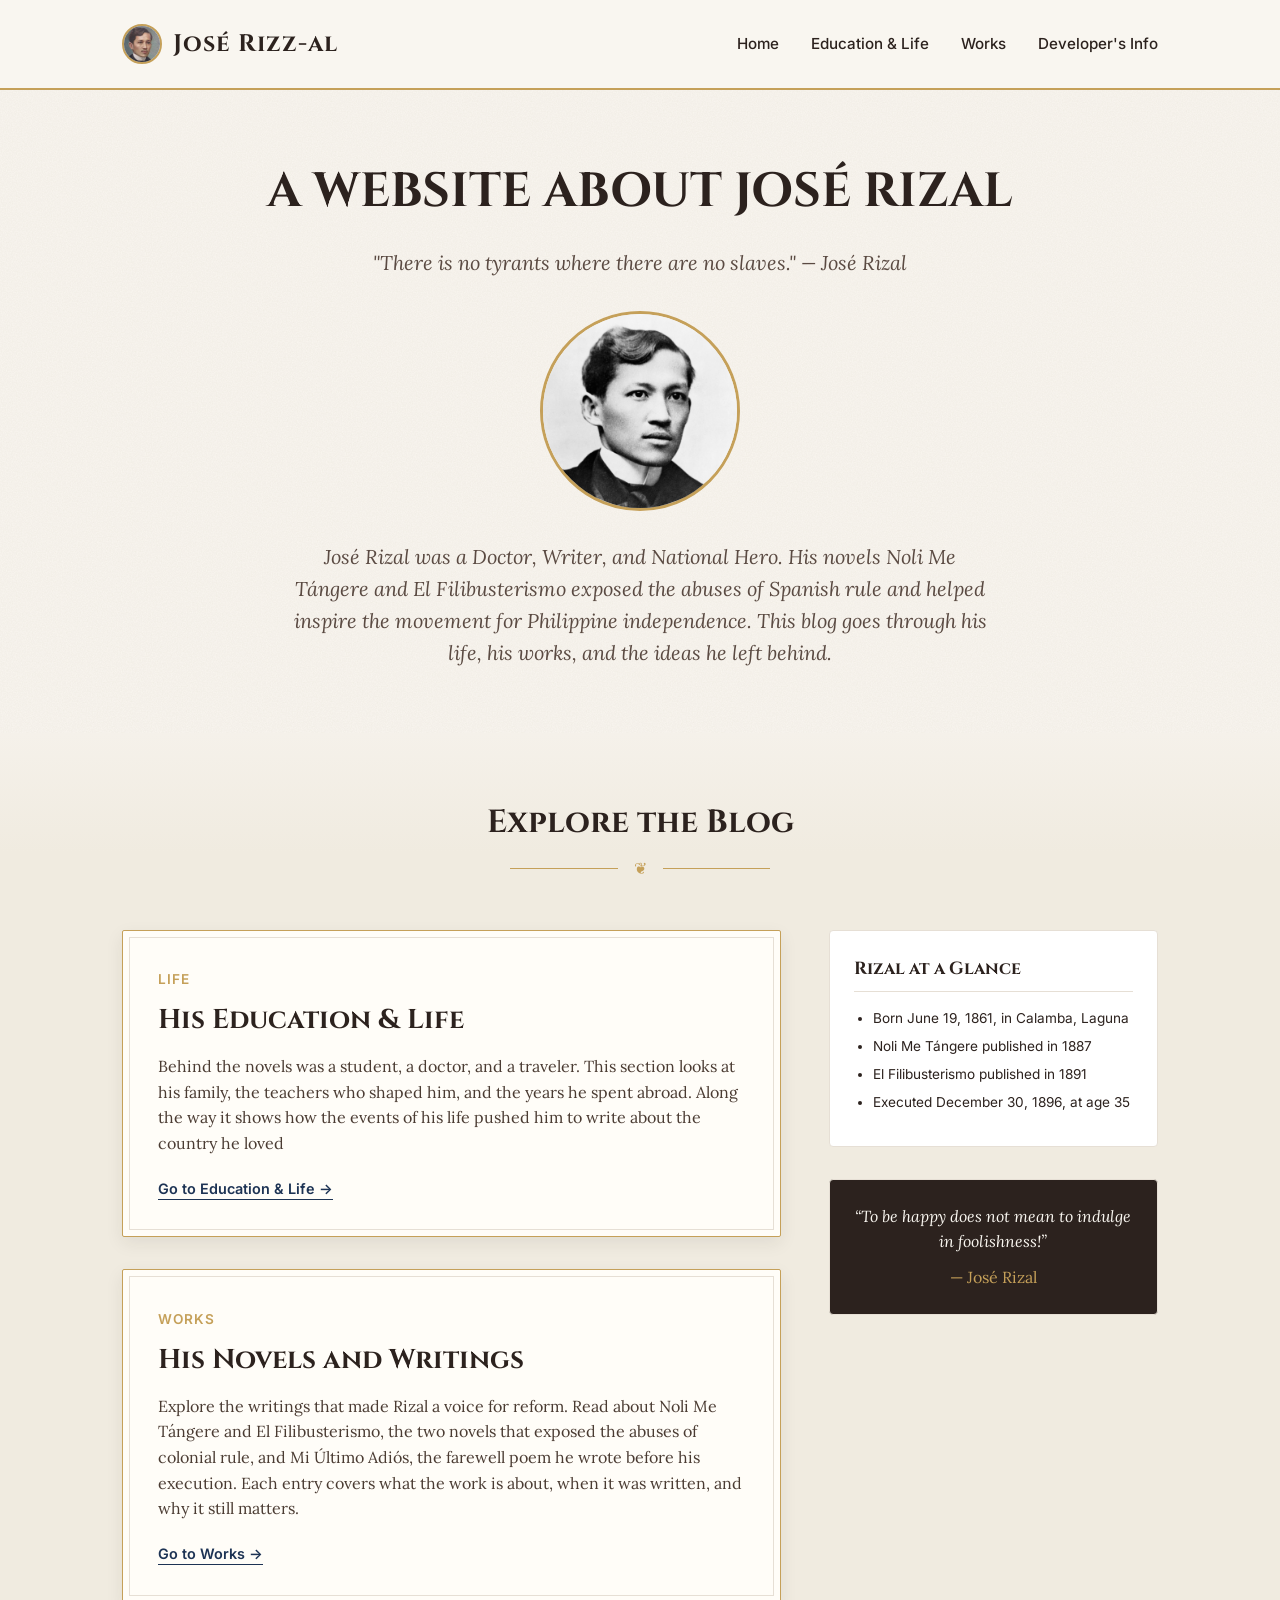
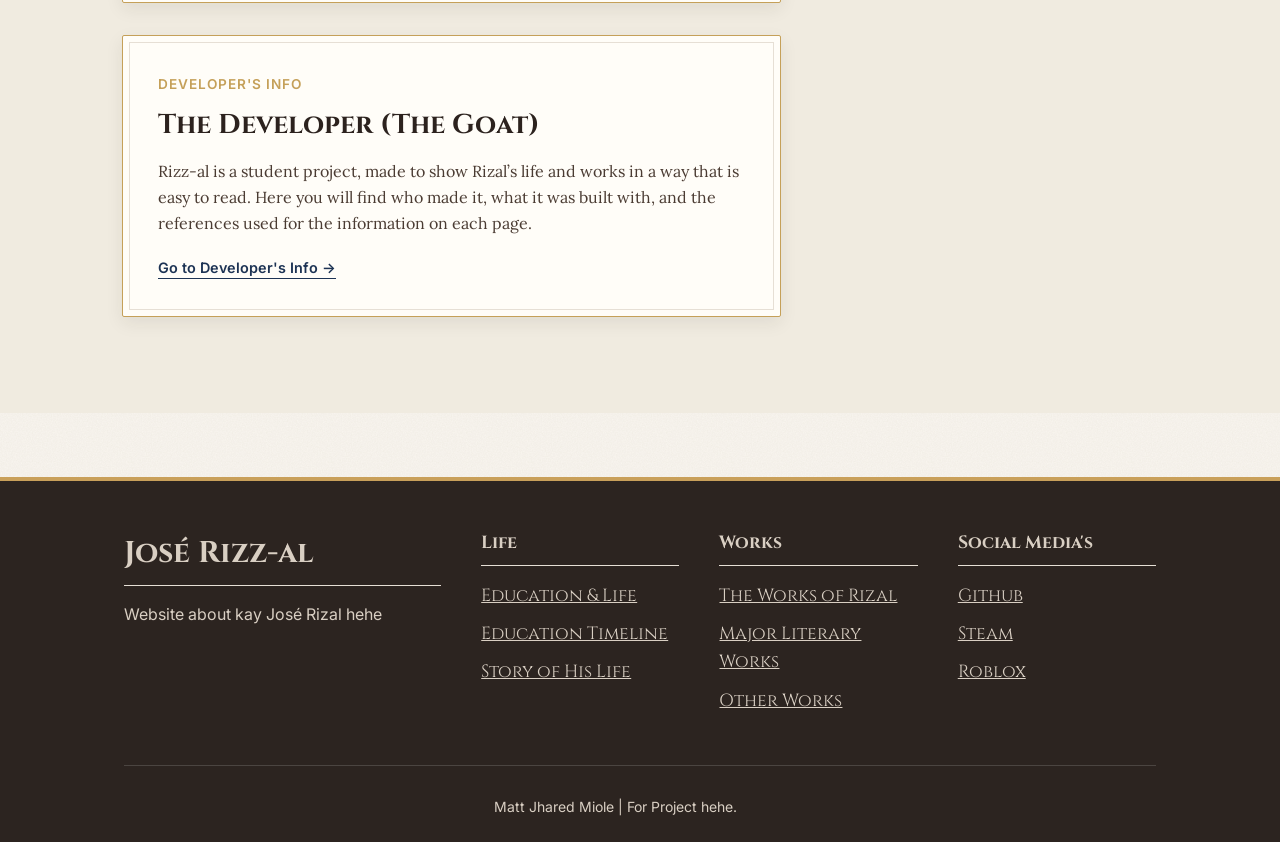
==== index.html @ ce358193 "Rename Home.html to index.html" ====
<!DOCTYPE html>
<html lang="en">
<head>
    <meta charset="UTF-8">
    <meta name="viewport" content="width=device-width, initial-scale=1.0">
    <title>Life And Works of José Rizal</title>
    <link rel="icon" type="image/jpeg" href="/Images/Jose.png">

    <!-- LINKS -->
    <link rel="stylesheet" href="https://fonts.googleapis.com/css2?family=Cinzel:wght@600;700&family=Lora:ital,wght@0,400;0,600;1,400&family=Inter:wght@300;400;500&display=swap">
    <link rel="stylesheet" href="Body.css">
    <link rel="stylesheet" href="Home.css">
    <link rel="stylesheet" href="Footer.css">
    <link rel="stylesheet" href="pages.css">

</head>
<body>

    <!-- sa taas bago mag hr -->
    <header>
        <div class="nav-cont">
            <a href="Home.html" class="logo">
            <img src="/Images/rizz.jpg" alt="" class="logo-img">José Rizz-al</a>
            <ul class="nav-links">
                <li><a href="Home.html">Home</a></li>
                <li><a href="Life.html">Education &amp; Life</a></li>
                <li><a href="Works.html">Works</a></li>
                <li><a href="Info.html">Developer's Info</a></li>
            </ul>
        </div>
    </header>

    <section class="Jose-RIzal">
        <h1 class="taas">A WEBSITE ABOUT JOSÉ RIZAL</h1>
        <p>"There is no tyrants where there are no slaves." — José Rizal</p>
        <img src="/Images/Jose_Rizal_full.jpg" alt="imahe ni José Rizz-al na babaero" class="handsome">
        <p class="desc">José Rizal was a Doctor, Writer, and National Hero. His novels <em>Noli Me Tángere</em> and <em>El Filibusterismo</em> exposed the abuses of Spanish rule and helped inspire the movement for Philippine independence. This blog goes through his life, his works, and the ideas he left behind.</p>
    </section>

        <!-- MAIN CONTAINERS -->

    <section class="baba">
        <h1 class="major">Explore the Blog</h1>
    <div class="ornament" aria-hidden="true"><span>❦</span></div>

    <div class="main-cont">
    <div class="hub">
        <a href="Life.html" class="hub-card">
            <span class="hub-label">Life</span>
                <h2>His Education &amp; Life</h2>
                <p>Behind the novels was a student, a doctor, and a traveler. This section looks at his family, the teachers who shaped him, and the years he spent abroad. Along the way it shows how the events of his life pushed him to write about the country he loved</p>
            <span class="read-more">Go to Education &amp; Life →</span>
        </a>

        <a href="Works.html" class="hub-card">
            <span class="hub-label">Works</span>
            <h2>His Novels and Writings</h2>
            <p>Explore the writings that made Rizal a voice for reform. Read about Noli Me Tángere and El Filibusterismo, the two novels that exposed the abuses of colonial rule, and Mi Último Adiós, the farewell poem he wrote before his execution. Each entry covers what the work is about, when it was written, and why it still matters.</p>
            <span class="read-more">Go to Works →</span>
        </a>

        <a href="Info.html" class="hub-card">
            <span class="hub-label">Developer's Info</span>
            <h2>The Developer (The Goat)</h2>
            <p>Rizz-al is a student project, made to show Rizal’s life and works in a way that is easy to read. Here you will find who made it, what it was built with, and the references used for the information on each page.</p>
            <span class="read-more">Go to Developer's Info →</span>
        </a>
    </div>

    <aside class="sidebar">
        <div class="widget">
            <h3>Rizal at a Glance</h3>
            <ul class="three">
                <li>Born June 19, 1861, in Calamba, Laguna</li>
                <li>Noli Me Tángere published in 1887</li>
                <li>El Filibusterismo published in 1891</li>
                <li>Executed December 30, 1896, at age 35</li>
            </ul>
        </div>

    <div class="widget quote-widget">
        <p>“To be happy does not mean to indulge in foolishness!”</p>
        <span>— José Rizal</span>
    </div>
    </aside>
</div>
</section>
<footer class="footer">
    <div class="footer-2">
    <div class="feet">
    <h1 class="jose-feet">José Rizz-al</h1>
    <p>Website about kay José Rizal hehe</p>
    </div>

    <nav class="feets" aria-label="Life">
    <h3 class="feets-h3">Life</h3>
    <a class="foot-text" href="Life.html"><ins>Education &amp; Life</ins></a>
    <a class="foot-text" href="Life.html#education"><ins>Education Timeline</ins></a>
    <a class="foot-text" href="Life.html#Story"><ins>Story of His Life</ins></a>
    </nav>

    <nav class="feets" aria-label="Works">
    <h3 class="feets-h3">Works</h3>
    <a class="foot-text" href="Works.html#Book"><ins>The Works of Rizal</ins></a>
    <a class="foot-text" href="Works.html#Major"><ins>Major Literary Works</ins></a>
    <a class="foot-text" href="Works.html#Other-Works"><ins>Other Works</ins></a>
    </nav>

    <nav class="feets" aria-label="Legacy">
    <h3 class="feets-h3">Social Media's</h3>
    <a class="foot-text" href="https://github.com/Mattojheredo"><ins>Github</ins></a>
    <a class="foot-text" href="https://steamcommunity.com/profiles/76561198872829556/"><ins>Steam</ins></a>
    <a class="foot-text" href="https://www.roblox.com/users/119009654/profile"><ins>Roblox</ins></a>
    </nav>
</div>

<div class="baba-foot">
    <p>Matt Jhared Miole | For Project hehe.</p>
</div>
</footer>

</body>

</html>
---- Body.css ----
:root {
        --bg-parchment: #F9F6F0;
        --text-sepia: #2C221E;
        --accent-gold: #C5A059;
        --accent-blue: #1D3354;
        --card-bg: #FFFFFF;
        --border-subtle: #E6DFD5;
            --paper-aged: #efe6d2;
            --ink-faded: #5a4a3c;
            --bg-parchment-dark: #f0e9dc;
    }

    * {
        box-sizing: border-box;
        margin: 0;
        padding: 0;
    }

    body {
        background-color: var(--bg-parchment);
        color: var(--text-sepia);
        font-family: 'Inter', sans-serif;
        line-height: 1.6;
        background-color: var(--bg-parchment);
        background-image: url("data:image/svg+xml;utf8,<svg xmlns='http://www.w3.org/2000/svg' width='200' height='200'><filter id='n'><feTurbulence type='fractalNoise' baseFrequency='0.8' numOctaves='3' stitchTiles='stitch'/><feColorMatrix values='0 0 0 0 0.35  0 0 0 0 0.25  0 0 0 0 0.15  0 0 0 0.09 0'/></filter><rect width='100%' height='100%' filter='url(%23n)'/></svg>");
    }

    header {
        border-bottom: 2px solid var(--accent-gold);
        background-color: var(--bg-parchment);
        position: sticky;
        top: 0;
        z-index: 100;
    }
---- Home.css ----
.nav-cont {
        max-width: 1100px;
        margin: 0 auto;
        padding: 1.5rem 2rem;
        display: flex;
        justify-content: space-between;
        align-items: center;
    }

    .logo {
        font-family: 'Cinzel', serif;
        font-size: 1.5rem;
        font-weight: 700;
        color: var(--text-sepia);
        letter-spacing: 1px;
        text-decoration: none;
        display: inline-flex;
        align-items: center;
        gap: 0.7rem;
    }

    .logo-img {
    width: 40px;
    height: 40px;
    border-radius: 50%;
    object-fit: cover;
    object-position: top;
    border: 2px solid var(--accent-gold);
    }

    .nav-links {
        display: flex;
        gap: 2rem;
        list-style: none;
    }

    .nav-links a {
        text-decoration: none;
        color: var(--text-sepia);
        font-weight: 500;
        font-size: 0.95rem;
        transition: color 0.2s;
    }

    .nav-links a:hover {
        color: var(--accent-gold);
    }

    .Jose-RIzal {
        max-width: 900px;
        margin: 4rem auto;
        text-align: center;
        padding: 0 2rem;
    }

    .Jose-RIzal h1 {
        font-family: 'Cinzel', serif;
        font-size: 3rem;
        margin-bottom: 1rem;
        color: var(--text-sepia);
    }

    .Jose-RIzal p {
        font-family: 'Lora', serif;
        font-style: italic;
        font-size: 1.25rem;
        color: #5A4A42;
        max-width: 700px;
        margin: 0 auto 2rem auto;
    }

    .handsome {
        display: block;
        width: 200px;
        aspect-ratio: 1 / 1;
        object-fit: cover;
        object-position: top;
        border-radius: 60%;
        border: 3px solid var(--accent-gold);
        margin: 0 auto;
        margin-bottom: 30px;
    }
    .Jose-RIzal desc {
        font-family: 'Inter', sans-serif;
        font-style: normal;
        font-size: 1rem;
        color: #4A3B32;
        max-width: 600px;
        margin: 2rem auto 0 auto;
        line-height: 1.8;
    }

    .main-cont {
        max-width: 1100px;
        margin: 0 auto 4rem auto;
        padding: 0 2rem;
        display: grid;
        grid-template-columns: 2fr 1fr;
        gap: 3rem;
        align-items: start;
        
    }

    @media (max-width: 768px) {
        .main-cont { grid-template-columns: 1fr; }
    }

    .blog-posts {
        display: flex;
        flex-direction: column;
        gap: 2.5rem;
    }

    .post-card {
        background: var(--card-bg);
        border: 1px solid var(--border-subtle);
        padding: 2rem;
        border-radius: 4px;
        box-shadow: 0 4px 12px rgba(44, 34, 30, 0.03);
        transition: transform 0.2s;
    }

    .post-card:hover {
        transform: translateY(-3px);
    }

    .post-card-image {
        display: flex;
        gap: 1.5rem;
        align-items: stretch;
    }

    .post-thumb {
        width: 140px;
        aspect-ratio: 2 / 3;
        object-fit: cover;
        border-radius: 4px;
        flex-shrink: 0;
        background: var(--border-subtle);
    }

        .post-body {
        flex: 1;
        display: flex;
        flex-direction: column;
        align-items: flex-start;
        }

    .post-body .read-more {
        margin-top: auto;
    }

    @media (max-width: 600px) {
        .post-card-image {
        flex-direction: column;
    }

    .post-thumb {
        width: 100%;
        aspect-ratio: 16 / 9;
        }
    }

    .post-meta {
        font-size: 0.85rem;
        text-transform: uppercase;
        letter-spacing: 1px;
        color: var(--accent-gold);
        margin-bottom: 0.5rem;
        font-weight: 600;
    }

    .post-title {
        font-family: 'Cinzel', serif;
        font-size: 1.6rem;
        margin-bottom: 1rem;
        line-height: 1.3;
    }

    .post-title a {
        text-decoration: none;
        color: var(--text-sepia);
    }

    .post-title a:hover {
        color: var(--accent-blue);
    }

    .post-excerpt {
        font-family: 'Lora', serif;
        color: #4A3B32;
        margin-bottom: 1.5rem;
    }

    .read-more {
        text-decoration: none;
        font-weight: 600;
        font-size: 0.9rem;
        color: var(--accent-blue);
        border-bottom: 1px solid var(--accent-blue);
        padding-bottom: 2px;
    }

    .sidebar {
        display: flex;
        flex-direction: column;
        gap: 2rem;
    }

    .widget,
    .trio-trio-tro {
        background: var(--card-bg);
        border: 1px solid var(--border-subtle);
        padding: 1.5rem;
        border-radius: 4px;
    }

    .widget h3,
    .trio-trio-tro h3 {
        font-family: 'Cinzel', serif;
        font-size: 1.1rem;
        margin-bottom: 1rem;
        border-bottom: 1px solid var(--border-subtle);
        padding-bottom: 0.5rem;
    }

    .timeline-slider {
        width: 100%;
        margin: 1rem 0;
        accent-color: var(--accent-gold);
    }

    .timeline-year {
        font-family: 'Cinzel', serif;
        font-weight: bold;
        font-size: 1.2rem;
        color: var(--accent-gold);
        margin-bottom: 0.5rem;
    }

    .timeline-desc {
        font-size: 0.95rem;
        color: #4A3B32;
        min-height: 60px;
    }

    .timeline-ni-rizz-al {
        font-size: 0.85rem;
        color: #666;
        margin-bottom: 0.5rem;
    }

    .three {
        font-size: 0.85rem;
        color: #2C221E;
        margin-bottom: 0.5rem;
        padding-left: 1.2rem;
    }

    .three li {
        margin-bottom: 0.4rem;
    }

    .more-works-rizz-al {
        text-decoration: none;
        color: var(--accent-blue);
        transition: color 0.2s;
    }

    .more-works-rizz-al:hover {
        color: var(--accent-gold);
    }

    .major {
        text-align: center;
        font-family: 'Cinzel', serif;
        font-size: 2rem;
        color: var(--text-sepia);
        margin-bottom: 0.5rem;
    }

    .baba {
        background: linear-gradient(to bottom, #f5f1ea 0%, #f0ebe0 120px);
        border-top: none;
        padding: 4rem 0 2rem;
        }

    .ornament {
        display: flex;
        align-items: center;
        gap: 16px;
        max-width: 260px;
        margin: 0 auto 3rem;
        color: var(--accent-gold);
    }

    .ornament::before,
    .ornament::after {
        content: "";
        flex: 1;
        height: 1px;
        background: var(--accent-gold);
    }

    .major2 {
        text-align: center;
        font-family: 'Cinzel', serif;
        font-size: 2rem;
        color: var(--text-sepia);
        margin-bottom: 0.5rem;
        margin-top: 4rem;
    }

    .ornament2 {
        display: flex;
        align-items: center;
        gap: 16px;
        max-width: 260px;
        margin: 0 auto 3rem;
        color: var(--accent-gold);
    }

    .ornament2::before,
    .ornament2::after {
        content: "";
        flex: 1;
        height: 1px;
        background: var(--accent-gold);
    }
---- Footer.css ----
.footer {
        background: #2c2420;
        color: #d9cfc3;
        border-top: 4px solid #c9a05a;
        margin-top: 64px;
        padding: 48px 24px 24px;
    }

    .footer-2 {
        max-width: 1032px;
        margin: 0 auto;
        display: grid;
        grid-template-columns: 1.6fr 1fr 1fr 1fr;
        gap: 40px;
    }

    .feet h3 {
        color: #fff;
        font-size: 26px;
        margin: 0 0 12px;
    }

    .feet p {
        margin: 0 0 12px;
        line-height: 1.6;
    }

    .feets h4 {
        color: #fff;
        font-size: 16px;
        margin: 0 0 14px;
    }

    .feets a,
    .feet a {
        display: block;
        color: #d9cfc3;
        text-decoration: none;
        margin-bottom: 10px;
    }

    .feet a {
        display: inline;
        border-bottom: 1px solid #c9a05a;
    }

    .feets a:hover,
    .feet a:hover {
        color: #c9a05a;
    }

    .baba-foot {
        max-width: 1032px;
        margin: 40px auto 0;
        padding-top: 20px;
        border-top: 1px solid rgba(255, 255, 255, 0.15);
        font-size: 14px;
    }

    .baba-foot p {
        margin: 10px 0 0;
        margin-left: 370px;
        
    }

    @media (
        max-width: 760px
    ) {

    .footer2 {
        grid-template-columns: 1fr 1fr;
    }
    .feet    {
        grid-column: 1 / -1;
    }   }

    .jose-feet {
        font-family: 'Cinzel', serif;
        font-size: 30px;
        margin-bottom: 1rem;
        border-bottom: 1px solid var(--border-subtle);
        padding-bottom: 0.5rem;
    }

    .feets-h3 {
        font-family: 'Cinzel', serif;
        font-size: 1.1rem;
        margin-bottom: 1rem;
        border-bottom: 1px solid var(--border-subtle);
        padding-bottom: 0.5rem;
    }

    .foot-text{
        font-family: 'Cinzel', serif;
        font-size: 1.1rem;
    }
---- pages.css ----
.hub {
        display: flex;
        flex-direction: column;
        gap: 2rem;
    }

    .hub-card {
        display: block;
        text-decoration: none;
        background: #fffdf8;
        border: 1px solid var(--accent-gold);
        outline: 1px solid var(--border-subtle);
        outline-offset: -8px;
        border-radius: 2px;
        padding: 2.2rem;
        box-shadow: 0 6px 18px rgba(44, 34, 30, 0.08);
        transition: transform 0.2s, box-shadow 0.2s;
    }

    .hub-card:hover {
        transform: translateY(-4px);
        box-shadow: 0 10px 24px rgba(44, 34, 30, 0.14);
    }

    .hub-label {
        font-size: 0.85rem;
        text-transform: uppercase;
        letter-spacing: 1px;
        font-weight: 600;
        color: var(--accent-gold);
    }

    .hub-card h2 {
        font-family: 'Cinzel', serif;
        font-size: 1.7rem;
        color: var(--text-sepia);
        margin: 0.4rem 0 0.8rem;
    }

    .hub-card p {
        font-family: 'Lora', serif;
        color: #4A3B32;
        margin-bottom: 1.2rem;
    }

    .quote-widget {
        background: var(--text-sepia);
        color: var(--bg-parchment);
        text-align: center;
        font-family: 'Lora', serif;
        font-style: italic;
    }

    .quote-widget span {
        display: block;
        margin-top: 0.6rem;
        color: var(--accent-gold)
        ; font-style: normal;
    }
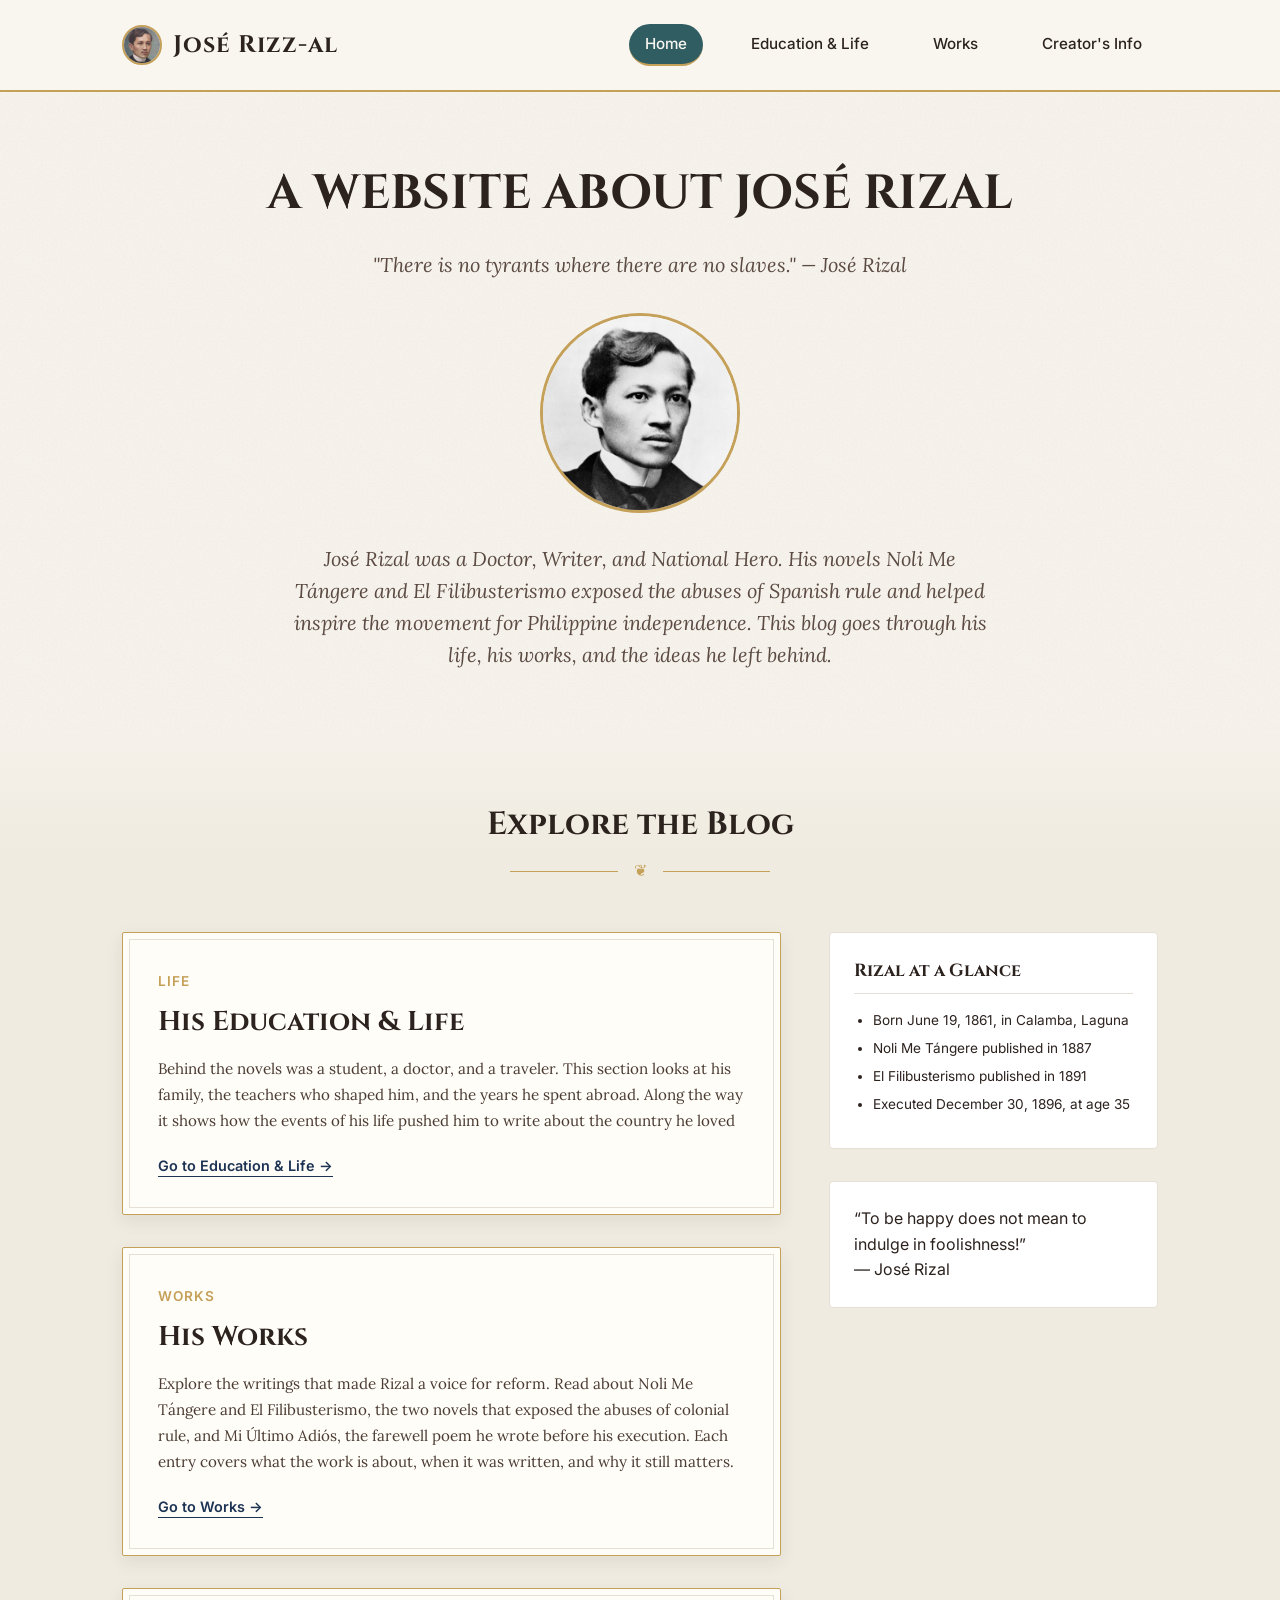
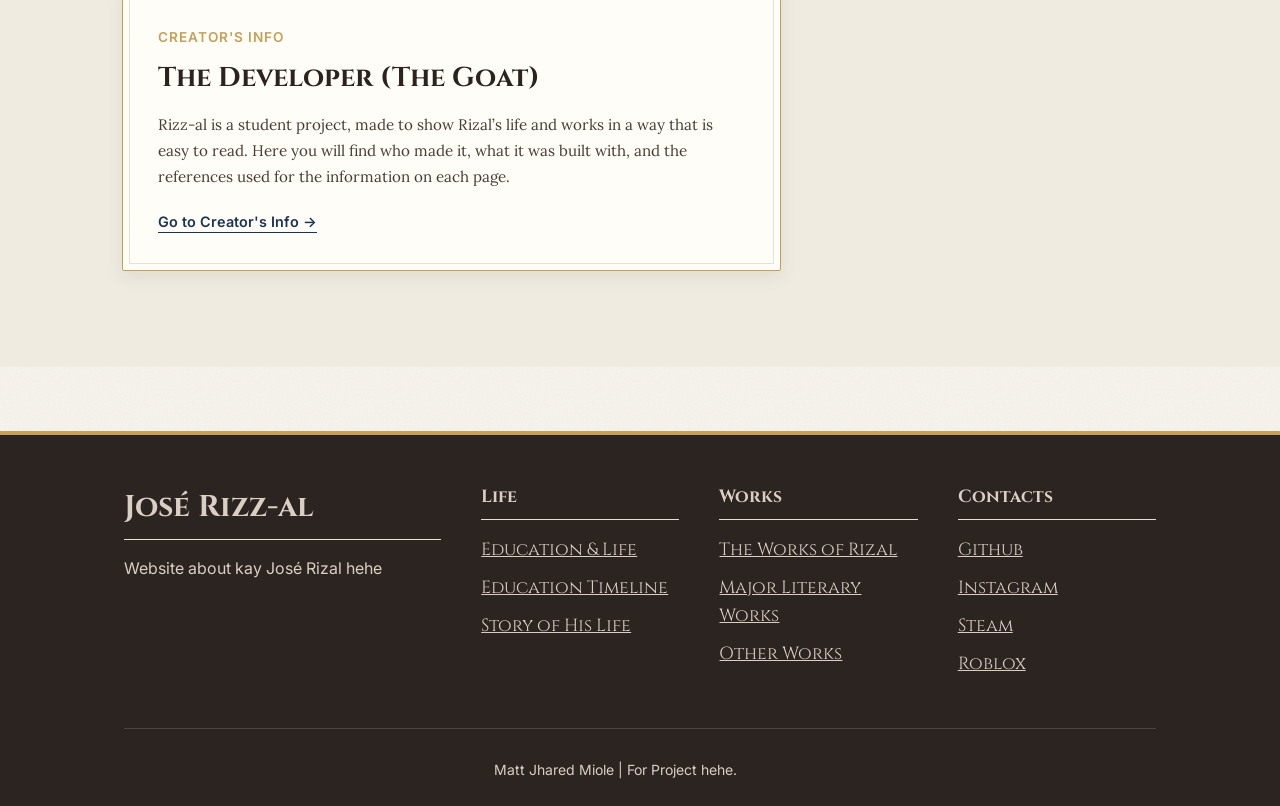
==== commit 51d50dd0: "Fix logo link in index.html" ====
--- a/index.html
+++ b/index.html
@@ -19,13 +19,13 @@
     <!-- sa taas bago mag hr -->
     <header>
         <div class="nav-cont">
-            <a href="Home.html" class="logo">
+            <a href="index.html" class="logo">
             <img src="/Images/rizz.jpg" alt="" class="logo-img">José Rizz-al</a>
             <ul class="nav-links">
-                <li><a href="Home.html">Home</a></li>
+                <li><a href="index.html" aria-current="page">Home</a></li>
                 <li><a href="Life.html">Education &amp; Life</a></li>
                 <li><a href="Works.html">Works</a></li>
-                <li><a href="Info.html">Developer's Info</a></li>
+                <li><a href="Info.html">Creator's Info</a></li>
             </ul>
         </div>
     </header>
@@ -54,16 +54,16 @@
 
         <a href="Works.html" class="hub-card">
             <span class="hub-label">Works</span>
-            <h2>His Novels and Writings</h2>
+            <h2>His Works</h2>
             <p>Explore the writings that made Rizal a voice for reform. Read about Noli Me Tángere and El Filibusterismo, the two novels that exposed the abuses of colonial rule, and Mi Último Adiós, the farewell poem he wrote before his execution. Each entry covers what the work is about, when it was written, and why it still matters.</p>
             <span class="read-more">Go to Works →</span>
         </a>
 
         <a href="Info.html" class="hub-card">
-            <span class="hub-label">Developer's Info</span>
+            <span class="hub-label">Creator's Info</span>
             <h2>The Developer (The Goat)</h2>
             <p>Rizz-al is a student project, made to show Rizal’s life and works in a way that is easy to read. Here you will find who made it, what it was built with, and the references used for the information on each page.</p>
-            <span class="read-more">Go to Developer's Info →</span>
+            <span class="read-more">Go to Creator's Info →</span>
         </a>
     </div>
 
@@ -78,7 +78,7 @@
             </ul>
         </div>
 
-    <div class="widget quote-widget">
+    <div class="widget">
         <p>“To be happy does not mean to indulge in foolishness!”</p>
         <span>— José Rizal</span>
     </div>
@@ -102,13 +102,14 @@
     <nav class="feets" aria-label="Works">
     <h3 class="feets-h3">Works</h3>
     <a class="foot-text" href="Works.html#Book"><ins>The Works of Rizal</ins></a>
-    <a class="foot-text" href="Works.html#Major"><ins>Major Literary Works</ins></a>
+    <a class="foot-text" href="/Works.html#Major"><ins>Major Literary Works</ins></a>
     <a class="foot-text" href="Works.html#Other-Works"><ins>Other Works</ins></a>
     </nav>
 
     <nav class="feets" aria-label="Legacy">
-    <h3 class="feets-h3">Social Media's</h3>
+    <h3 class="feets-h3">Contacts</h3>
     <a class="foot-text" href="https://github.com/Mattojheredo"><ins>Github</ins></a>
+    <a class="foot-text" href="https://www.instagram.com/mattojheredo/"><ins>Instagram</ins></a>
     <a class="foot-text" href="https://steamcommunity.com/profiles/76561198872829556/"><ins>Steam</ins></a>
     <a class="foot-text" href="https://www.roblox.com/users/119009654/profile"><ins>Roblox</ins></a>
     </nav>
--- a/Home.css
+++ b/Home.css
@@ -40,10 +40,26 @@
         font-weight: 500;
         font-size: 0.95rem;
         transition: color 0.2s;
+        border-radius: 999px;
+        border-bottom: 2px solid transparent;
+        transition: background 0.2s, color 0.2s, border-color 0.2s;
+        display:block;
+        padding: 0.5rem 1rem;
+
     }
 
     .nav-links a:hover {
         color: var(--accent-gold);
+    }
+
+    .nav-links a[aria-current="page"] {
+    background: #2F5D62;
+    color: #F9F6F0;
+    border-bottom-color: var(--accent-gold);
+    }
+
+    .nav-links a[aria-current="page"]:hover {
+    color: var(--bg-parchment);
     }
 
     .Jose-RIzal {
@@ -326,4 +342,65 @@
         flex: 1;
         height: 1px;
         background: var(--accent-gold);
-    }+    }
+
+
+/* EXPLORE THE BLOG CARDS */
+
+.hub {
+    display: flex;
+    flex-direction: column;
+    gap: 1.5rem;
+}
+
+.hub-card {
+    display: flex;
+    flex-direction: column;
+    text-decoration: none;
+    color: var(--text-sepia);
+    background: var(--card-bg);
+    border: 1px solid var(--border-subtle);
+    border-radius: 4px;
+    padding: 2rem;
+    box-shadow: 0 4px 12px rgba(44, 34, 30, 0.05);
+    transition: transform 0.2s, box-shadow 0.2s;
+}
+
+.hub-card:hover {
+    transform: translateY(-4px);
+    box-shadow: 0 8px 20px rgba(44, 34, 30, 0.12);
+}
+
+.hub-label {
+    font-size: 0.8rem;
+    text-transform: uppercase;
+    letter-spacing: 2px;
+    font-weight: 600;
+    color: var(--accent-gold);
+    margin-bottom: 0.7rem;
+}
+
+.hub-card h2 {
+    font-family: 'Cinzel', serif;
+    font-size: 1.4rem;
+    color: var(--text-sepia);
+    margin-bottom: 0.8rem;
+}
+
+.hub-card p {
+    font-family: 'Lora', serif;
+    font-size: 0.95rem;
+    line-height: 1.7;
+    color: #4A3B32;
+    margin-bottom: 1.2rem;
+}
+
+.hub-card .read-more {
+    align-self: flex-start;
+    margin-top: auto;
+}
+
+.hub-card:hover .read-more {
+    color: var(--accent-gold);
+    border-color: var(--accent-gold);
+}
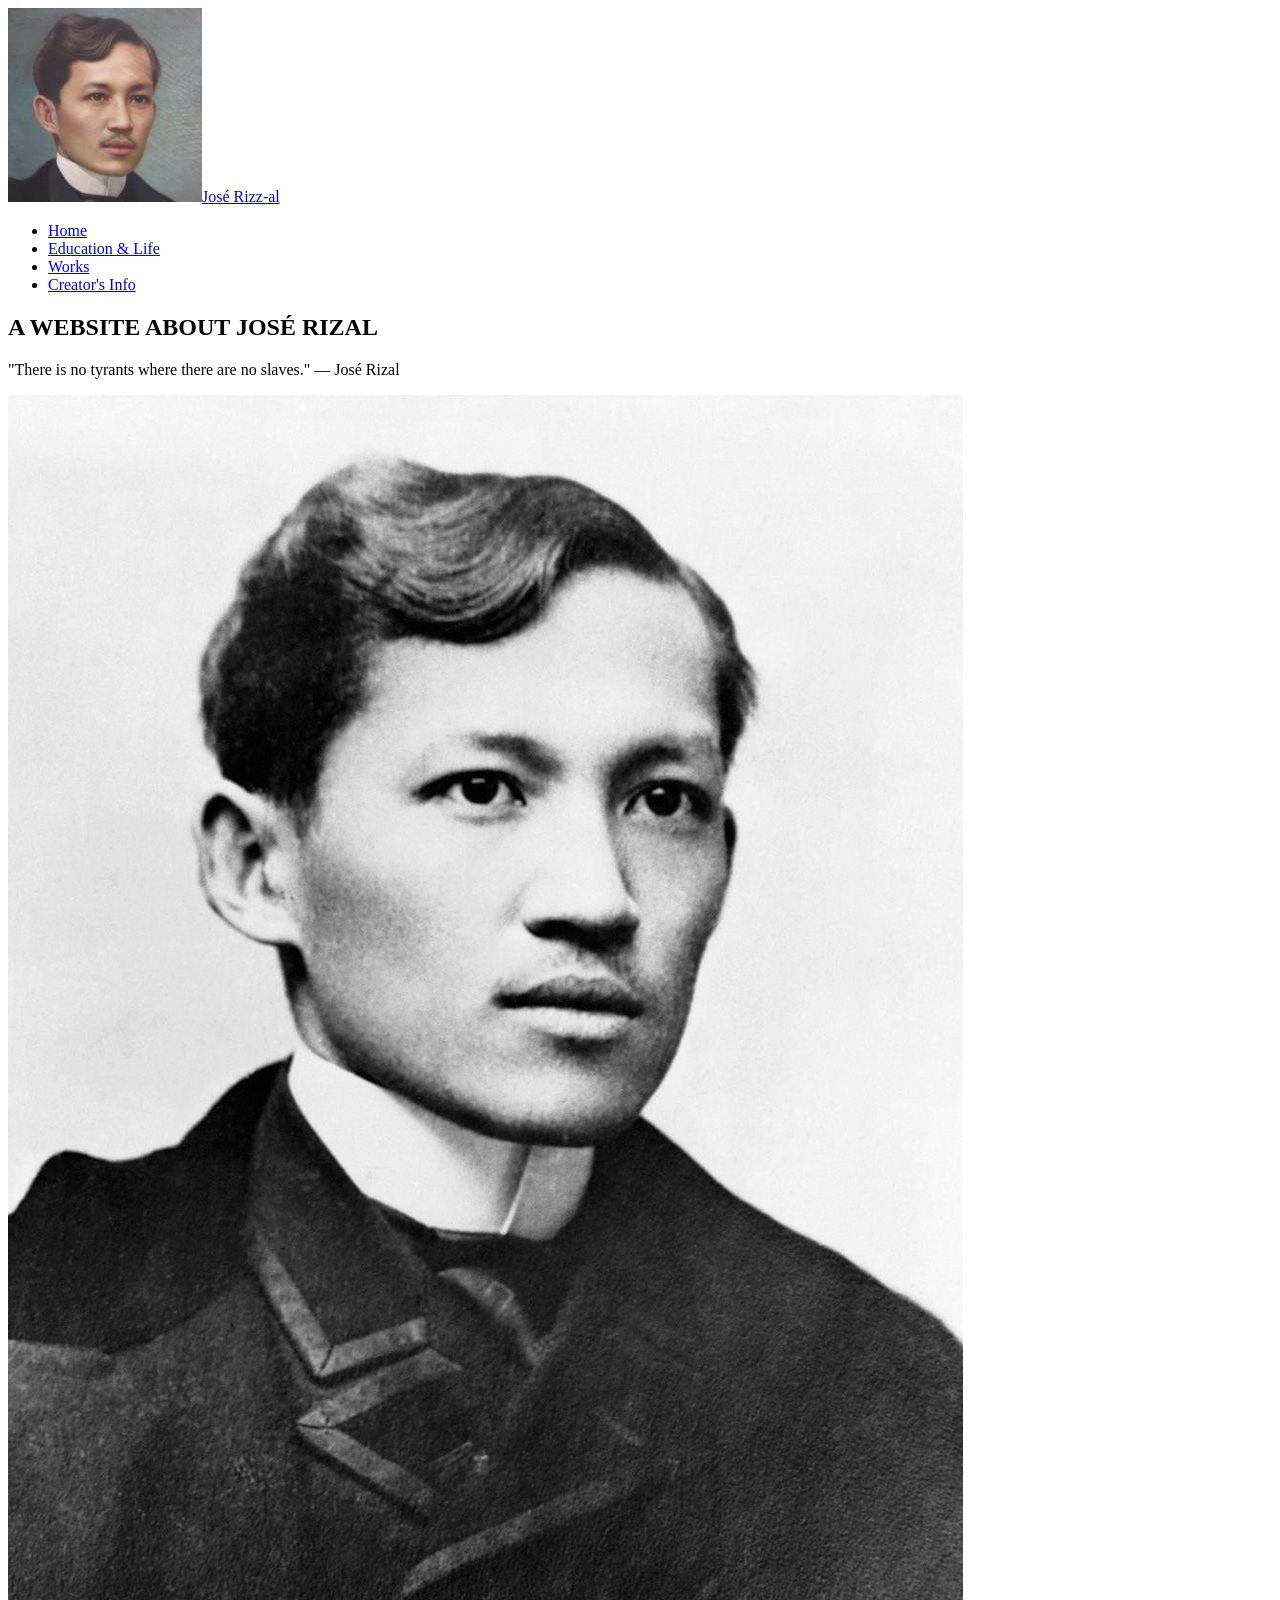
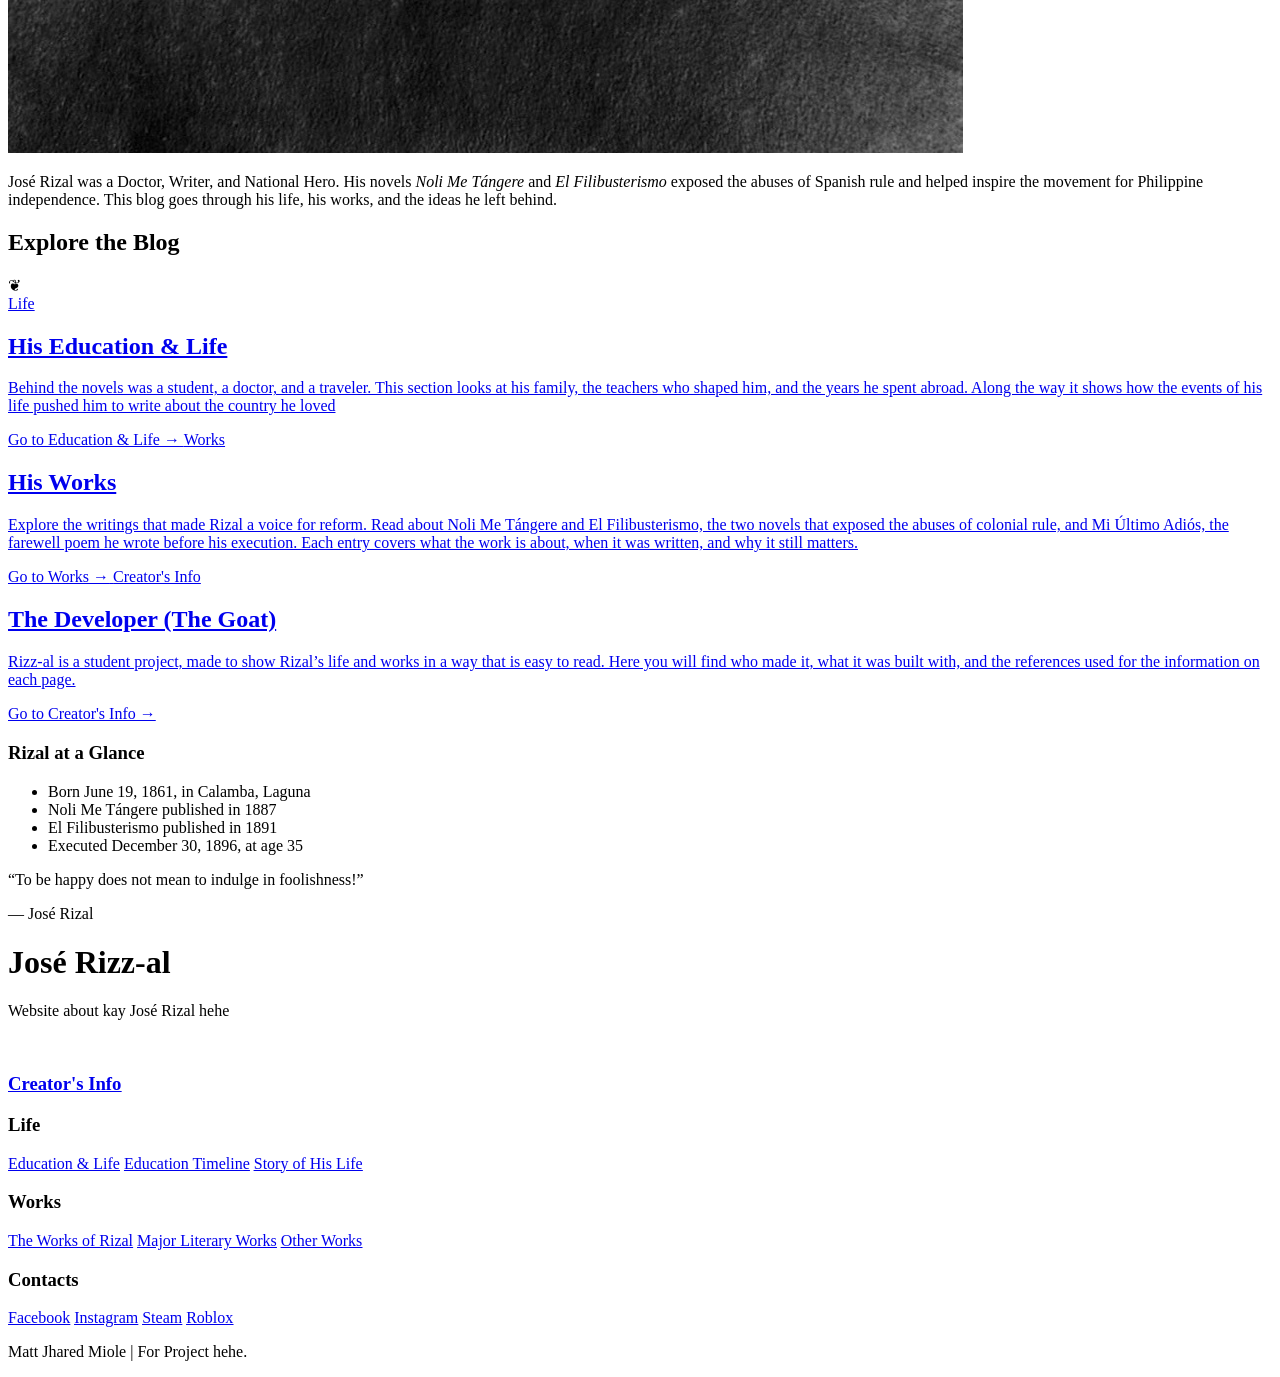
==== commit a3909384: "Add files via upload" ====
--- a/index.html
+++ b/index.html
@@ -8,10 +8,12 @@
 
     <!-- LINKS -->
     <link rel="stylesheet" href="https://fonts.googleapis.com/css2?family=Cinzel:wght@600;700&family=Lora:ital,wght@0,400;0,600;1,400&family=Inter:wght@300;400;500&display=swap">
-    <link rel="stylesheet" href="Body.css">
-    <link rel="stylesheet" href="Home.css">
-    <link rel="stylesheet" href="Footer.css">
-    <link rel="stylesheet" href="pages.css">
+    <link rel="stylesheet" href="/CSS/Body.css">
+    <link rel="stylesheet" href="/CSS/Home.css">
+    <link rel="stylesheet" href="/CSS/Footer.css">
+    <link rel="stylesheet" href="/CSS/life.css">
+    <link rel="stylesheet" href="/CSS/Works.css">
+    <link rel="stylesheet" href="/CSS/Info.css">
 
 </head>
 <body>
@@ -19,13 +21,13 @@
     <!-- sa taas bago mag hr -->
     <header>
         <div class="nav-cont">
-            <a href="index.html" class="logo">
+            <a href="/HTML/index.html" class="logo">
             <img src="/Images/rizz.jpg" alt="" class="logo-img">José Rizz-al</a>
             <ul class="nav-links">
-                <li><a href="index.html" aria-current="page">Home</a></li>
-                <li><a href="Life.html">Education &amp; Life</a></li>
-                <li><a href="Works.html">Works</a></li>
-                <li><a href="Info.html">Creator's Info</a></li>
+                <li><a href="/HTML/index.html" aria-current="page">Home</a></li>
+                <li><a href="/HTML/Life.html">Education &amp; Life</a></li>
+                <li><a href="/HTML/Works.html">Works</a></li>
+                <li><a href="/HTML/Info.html">Creator's Info</a></li>
             </ul>
         </div>
     </header>
@@ -45,21 +47,21 @@
 
     <div class="main-cont">
     <div class="hub">
-        <a href="Life.html" class="hub-card">
+        <a href="/HTML/Life.html" class="hub-card">
             <span class="hub-label">Life</span>
                 <h2>His Education &amp; Life</h2>
                 <p>Behind the novels was a student, a doctor, and a traveler. This section looks at his family, the teachers who shaped him, and the years he spent abroad. Along the way it shows how the events of his life pushed him to write about the country he loved</p>
             <span class="read-more">Go to Education &amp; Life →</span>
         </a>
 
-        <a href="Works.html" class="hub-card">
+        <a href="/HTML/Works.html" class="hub-card">
             <span class="hub-label">Works</span>
             <h2>His Works</h2>
             <p>Explore the writings that made Rizal a voice for reform. Read about Noli Me Tángere and El Filibusterismo, the two novels that exposed the abuses of colonial rule, and Mi Último Adiós, the farewell poem he wrote before his execution. Each entry covers what the work is about, when it was written, and why it still matters.</p>
             <span class="read-more">Go to Works →</span>
         </a>
 
-        <a href="Info.html" class="hub-card">
+        <a href="/HTML/Info.html" class="hub-card">
             <span class="hub-label">Creator's Info</span>
             <h2>The Developer (The Goat)</h2>
             <p>Rizz-al is a student project, made to show Rizal’s life and works in a way that is easy to read. Here you will find who made it, what it was built with, and the references used for the information on each page.</p>
@@ -90,25 +92,27 @@
     <div class="feet">
     <h1 class="jose-feet">José Rizz-al</h1>
     <p>Website about kay José Rizal hehe</p>
+    <br>
+    <a class="creator" href="/HTML/Info.html"><h3><ins>Creator's Info</ins></h3></a>
     </div>
 
     <nav class="feets" aria-label="Life">
     <h3 class="feets-h3">Life</h3>
-    <a class="foot-text" href="Life.html"><ins>Education &amp; Life</ins></a>
-    <a class="foot-text" href="Life.html#education"><ins>Education Timeline</ins></a>
-    <a class="foot-text" href="Life.html#Story"><ins>Story of His Life</ins></a>
+    <a class="foot-text" href="/HTML/Life.html"><ins>Education &amp; Life</ins></a>
+    <a class="foot-text" href="/HTML/Life.html#education"><ins>Education Timeline</ins></a>
+    <a class="foot-text" href="/HTML/Life.html#Story"><ins>Story of His Life</ins></a>
     </nav>
 
     <nav class="feets" aria-label="Works">
     <h3 class="feets-h3">Works</h3>
-    <a class="foot-text" href="Works.html#Book"><ins>The Works of Rizal</ins></a>
-    <a class="foot-text" href="/Works.html#Major"><ins>Major Literary Works</ins></a>
-    <a class="foot-text" href="Works.html#Other-Works"><ins>Other Works</ins></a>
+    <a class="foot-text" href="/HTML/Works.html#Book"><ins>The Works of Rizal</ins></a>
+    <a class="foot-text" href="/HTML/Works.html#Major"><ins>Major Literary Works</ins></a>
+    <a class="foot-text" href="/HTML/Works.html#Other-Works"><ins>Other Works</ins></a>
     </nav>
 
     <nav class="feets" aria-label="Legacy">
     <h3 class="feets-h3">Contacts</h3>
-    <a class="foot-text" href="https://github.com/Mattojheredo"><ins>Github</ins></a>
+    <a class="foot-text" href="https://www.facebook.com/profile.php?id=61595543087887"><ins>Facebook</ins></a>
     <a class="foot-text" href="https://www.instagram.com/mattojheredo/"><ins>Instagram</ins></a>
     <a class="foot-text" href="https://steamcommunity.com/profiles/76561198872829556/"><ins>Steam</ins></a>
     <a class="foot-text" href="https://www.roblox.com/users/119009654/profile"><ins>Roblox</ins></a>
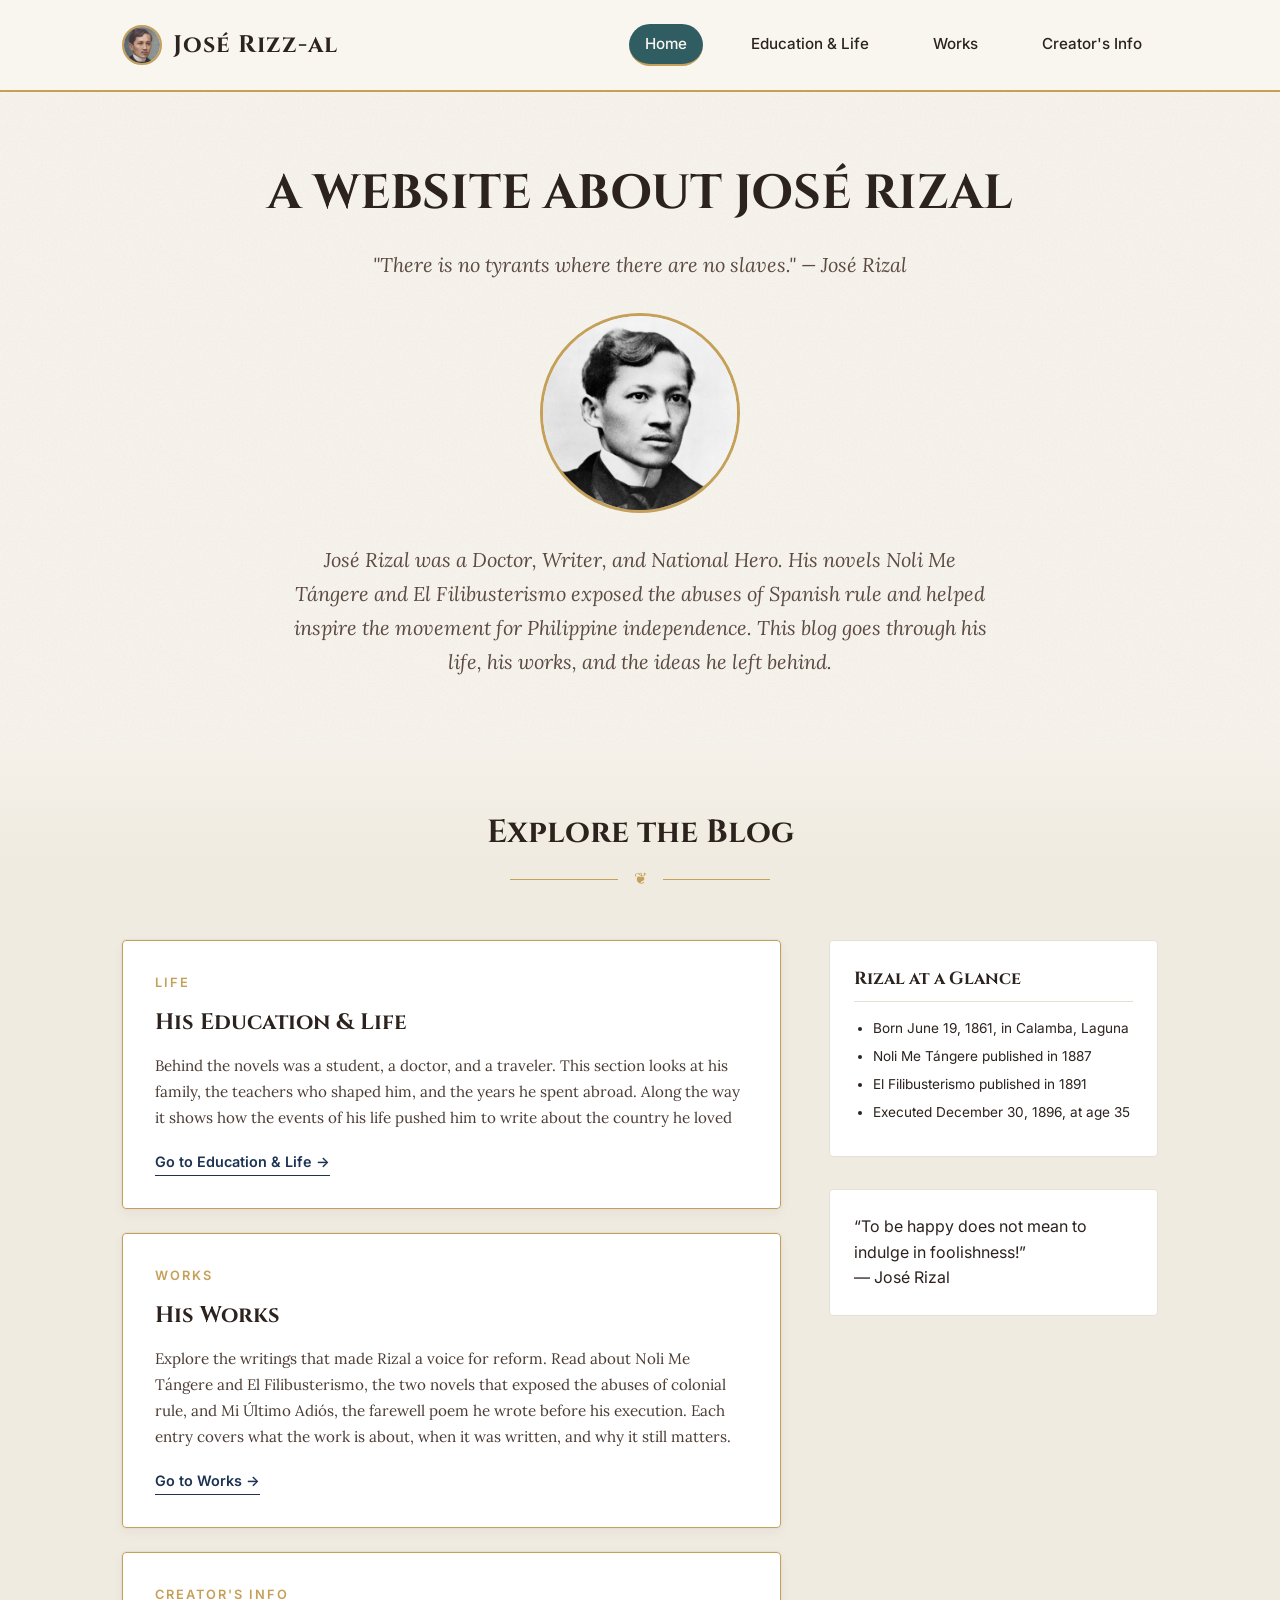
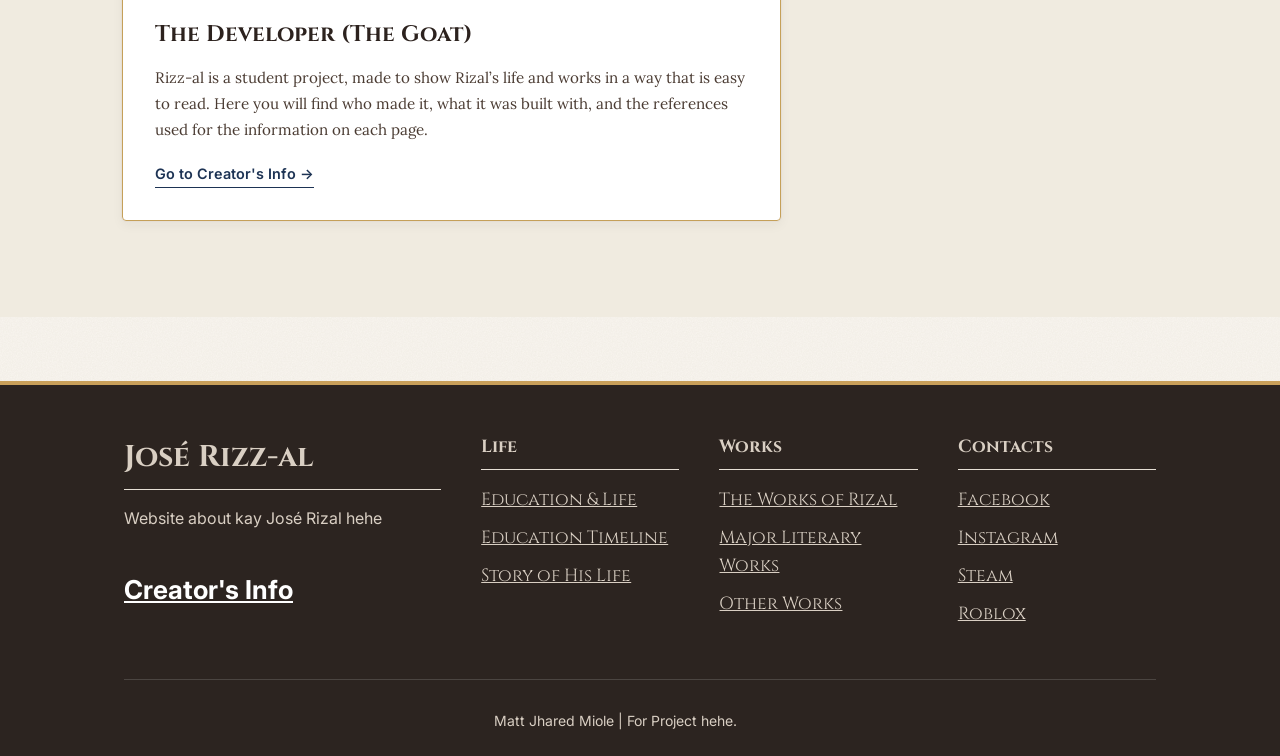
==== commit e7285cd8: "Update index.html" ====
--- a/index.html
+++ b/index.html
@@ -8,12 +8,12 @@
 
     <!-- LINKS -->
     <link rel="stylesheet" href="https://fonts.googleapis.com/css2?family=Cinzel:wght@600;700&family=Lora:ital,wght@0,400;0,600;1,400&family=Inter:wght@300;400;500&display=swap">
-    <link rel="stylesheet" href="/CSS/Body.css">
-    <link rel="stylesheet" href="/CSS/Home.css">
-    <link rel="stylesheet" href="/CSS/Footer.css">
-    <link rel="stylesheet" href="/CSS/life.css">
-    <link rel="stylesheet" href="/CSS/Works.css">
-    <link rel="stylesheet" href="/CSS/Info.css">
+    <link rel="stylesheet" href="Body.css">
+    <link rel="stylesheet" href="Home.css">
+    <link rel="stylesheet" href="Footer.css">
+    <link rel="stylesheet" href="life.css">
+    <link rel="stylesheet" href="Works.css">
+    <link rel="stylesheet" href="Info.css">
 
 </head>
 <body>
@@ -21,13 +21,13 @@
     <!-- sa taas bago mag hr -->
     <header>
         <div class="nav-cont">
-            <a href="/HTML/index.html" class="logo">
+            <a href="index.html" class="logo">
             <img src="/Images/rizz.jpg" alt="" class="logo-img">José Rizz-al</a>
             <ul class="nav-links">
-                <li><a href="/HTML/index.html" aria-current="page">Home</a></li>
-                <li><a href="/HTML/Life.html">Education &amp; Life</a></li>
-                <li><a href="/HTML/Works.html">Works</a></li>
-                <li><a href="/HTML/Info.html">Creator's Info</a></li>
+                <li><a href="index.html" aria-current="page">Home</a></li>
+                <li><a href="Life.html">Education &amp; Life</a></li>
+                <li><a href="Works.html">Works</a></li>
+                <li><a href="Info.html">Creator's Info</a></li>
             </ul>
         </div>
     </header>
@@ -47,21 +47,21 @@
 
     <div class="main-cont">
     <div class="hub">
-        <a href="/HTML/Life.html" class="hub-card">
+        <a href="Life.html" class="hub-card">
             <span class="hub-label">Life</span>
                 <h2>His Education &amp; Life</h2>
                 <p>Behind the novels was a student, a doctor, and a traveler. This section looks at his family, the teachers who shaped him, and the years he spent abroad. Along the way it shows how the events of his life pushed him to write about the country he loved</p>
             <span class="read-more">Go to Education &amp; Life →</span>
         </a>
 
-        <a href="/HTML/Works.html" class="hub-card">
+        <a href="Works.html" class="hub-card">
             <span class="hub-label">Works</span>
             <h2>His Works</h2>
             <p>Explore the writings that made Rizal a voice for reform. Read about Noli Me Tángere and El Filibusterismo, the two novels that exposed the abuses of colonial rule, and Mi Último Adiós, the farewell poem he wrote before his execution. Each entry covers what the work is about, when it was written, and why it still matters.</p>
             <span class="read-more">Go to Works →</span>
         </a>
 
-        <a href="/HTML/Info.html" class="hub-card">
+        <a href="Info.html" class="hub-card">
             <span class="hub-label">Creator's Info</span>
             <h2>The Developer (The Goat)</h2>
             <p>Rizz-al is a student project, made to show Rizal’s life and works in a way that is easy to read. Here you will find who made it, what it was built with, and the references used for the information on each page.</p>
@@ -93,21 +93,21 @@
     <h1 class="jose-feet">José Rizz-al</h1>
     <p>Website about kay José Rizal hehe</p>
     <br>
-    <a class="creator" href="/HTML/Info.html"><h3><ins>Creator's Info</ins></h3></a>
+    <a class="creator" href="Info.html"><h3><ins>Creator's Info</ins></h3></a>
     </div>
 
     <nav class="feets" aria-label="Life">
     <h3 class="feets-h3">Life</h3>
-    <a class="foot-text" href="/HTML/Life.html"><ins>Education &amp; Life</ins></a>
-    <a class="foot-text" href="/HTML/Life.html#education"><ins>Education Timeline</ins></a>
-    <a class="foot-text" href="/HTML/Life.html#Story"><ins>Story of His Life</ins></a>
+    <a class="foot-text" href="Life.html"><ins>Education &amp; Life</ins></a>
+    <a class="foot-text" href="Life.html#education"><ins>Education Timeline</ins></a>
+    <a class="foot-text" href="Life.html#Story"><ins>Story of His Life</ins></a>
     </nav>
 
     <nav class="feets" aria-label="Works">
     <h3 class="feets-h3">Works</h3>
-    <a class="foot-text" href="/HTML/Works.html#Book"><ins>The Works of Rizal</ins></a>
-    <a class="foot-text" href="/HTML/Works.html#Major"><ins>Major Literary Works</ins></a>
-    <a class="foot-text" href="/HTML/Works.html#Other-Works"><ins>Other Works</ins></a>
+    <a class="foot-text" href="Works.html#Book"><ins>The Works of Rizal</ins></a>
+    <a class="foot-text" href="Works.html#Major"><ins>Major Literary Works</ins></a>
+    <a class="foot-text" href="Works.html#Other-Works"><ins>Other Works</ins></a>
     </nav>
 
     <nav class="feets" aria-label="Legacy">
--- a/Body.css
+++ b/Body.css
@@ -0,0 +1,34 @@
+:root {
+        --bg-parchment: #F9F6F0;
+        --text-sepia: #2C221E;
+        --accent-gold: #C5A059;
+        --accent-blue: #1D3354;
+        --card-bg: #FFFFFF;
+        --border-subtle: #E6DFD5;
+            --paper-aged: #efe6d2;
+            --ink-faded: #5a4a3c;
+            --bg-parchment-dark: #f0e9dc;
+    }
+
+    * {
+        box-sizing: border-box;
+        margin: 0;
+        padding: 0;
+    }
+
+    body {
+        background-color: var(--bg-parchment);
+        color: var(--text-sepia);
+        font-family: 'Inter', sans-serif;
+        line-height: 1.6;
+        background-color: var(--bg-parchment);
+        background-image: url("data:image/svg+xml;utf8,<svg xmlns='http://www.w3.org/2000/svg' width='200' height='200'><filter id='n'><feTurbulence type='fractalNoise' baseFrequency='0.8' numOctaves='3' stitchTiles='stitch'/><feColorMatrix values='0 0 0 0 0.35  0 0 0 0 0.25  0 0 0 0 0.15  0 0 0 0.09 0'/></filter><rect width='100%' height='100%' filter='url(%23n)'/></svg>");
+    }
+
+    header {
+        border-bottom: 2px solid var(--accent-gold);
+        background-color: var(--bg-parchment);
+        position: sticky;
+        top: 0;
+        z-index: 100;
+    }
--- a/Home.css
+++ b/Home.css
@@ -0,0 +1,408 @@
+    .nav-cont {
+        max-width: 1100px;
+        margin: 0 auto;
+        padding: 1.5rem 2rem;
+        display: flex;
+        justify-content: space-between;
+        align-items: center;
+    }
+
+    .logo {
+        font-family: 'Cinzel', serif;
+        font-size: 1.5rem;
+        font-weight: 700;
+        color: var(--text-sepia);
+        letter-spacing: 1px;
+        text-decoration: none;
+        display: inline-flex;
+        align-items: center;
+        gap: 0.7rem;
+    }
+
+    .logo-img {
+    width: 40px;
+    height: 40px;
+    border-radius: 50%;
+    object-fit: cover;
+    object-position: top;
+    border: 2px solid var(--accent-gold);
+    }
+
+    .nav-links {
+        display: flex;
+        gap: 2rem;
+        list-style: none;
+    }
+
+    .nav-links a {
+        text-decoration: none;
+        color: var(--text-sepia);
+        font-weight: 500;
+        font-size: 0.95rem;
+        transition: color 0.2s;
+        border-radius: 999px;
+        border-bottom: 2px solid transparent;
+        transition: background 0.2s, color 0.2s, border-color 0.2s;
+        display:block;
+        padding: 0.5rem 1rem;
+
+    }
+
+    .nav-links a:hover {
+        color: var(--accent-gold);
+    }
+
+    .nav-links a[aria-current="page"] {
+    background: #2F5D62;
+    color: #F9F6F0;
+    border-bottom-color: var(--accent-gold);
+    }
+
+    .nav-links a[aria-current="page"]:hover {
+    color: var(--bg-parchment);
+    }
+
+    .Jose-RIzal {
+        max-width: 900px;
+        margin: 4rem auto;
+        text-align: center;
+        padding: 0 2rem;
+    }
+
+    .Jose-RIzal h1 {
+        font-family: 'Cinzel', serif;
+        font-size: 3rem;
+        margin-bottom: 1rem;
+        color: var(--text-sepia);
+    }
+
+    .Jose-RIzal p {
+        font-family: 'Lora', serif;
+        font-style: italic;
+        font-size: 1.25rem;
+        color: #5A4A42;
+        max-width: 700px;
+        margin: 0 auto 2rem auto;
+    }
+
+    .handsome {
+        display: block;
+        width: 200px;
+        aspect-ratio: 1 / 1;
+        object-fit: cover;
+        object-position: top;
+        border-radius: 60%;
+        border: 3px solid var(--accent-gold);
+        margin: 0 auto;
+        margin-bottom: 30px;
+    }
+    .Jose-RIzal desc {
+        font-family: 'Inter', sans-serif;
+        font-style: normal;
+        font-size: 1rem;
+        color: #4A3B32;
+        max-width: 600px;
+        margin: 2rem auto 0 auto;
+        line-height: 1.8;
+    }
+
+    .main-cont {
+        max-width: 1100px;
+        margin: 0 auto 4rem auto;
+        padding: 0 2rem;
+        display: grid;
+        grid-template-columns: 2fr 1fr;
+        gap: 3rem;
+        align-items: start;
+        
+    }
+
+    @media (max-width: 768px) {
+        .main-cont { grid-template-columns: 1fr; }
+    }
+
+    .blog-posts {
+        display: flex;
+        flex-direction: column;
+        gap: 2.5rem;
+    }
+
+    .post-card {
+        background: var(--card-bg);
+        padding: 2rem;
+        border-radius: 4px;
+        box-shadow: 0 4px 15px rgba(44, 34, 30, 0.03);
+        transition: transform 0.2s;
+        border: 1px solid var(--accent-gold);
+    outline: 1px solid var(--border-subtle);
+    }
+
+    .post-card:hover {
+        transform: translateY(-3px);
+    }
+
+    .post-card-image {
+        display: flex;
+        gap: 1.5rem;
+        align-items: stretch;
+    }
+
+    .post-thumb {
+        width: 140px;
+        aspect-ratio: 2 / 3;
+        object-fit: cover;
+        border-radius: 4px;
+        flex-shrink: 0;
+        background: var(--border-subtle);
+    }
+
+        .post-body {
+        flex: 1;
+        display: flex;
+        flex-direction: column;
+        align-items: flex-start;
+        }
+
+    .post-body .read-more {
+        margin-top: auto;
+    }
+
+    @media (max-width: 600px) {
+        .post-card-image {
+        flex-direction: column;
+    }
+
+    .post-thumb {
+        width: 100%;
+        aspect-ratio: 16 / 9;
+        }
+    }
+
+    .post-meta {
+        font-size: 0.85rem;
+        text-transform: uppercase;
+        letter-spacing: 1px;
+        color: var(--accent-gold);
+        margin-bottom: 0.5rem;
+        font-weight: 600;
+    }
+
+    .post-title {
+        font-family: 'Cinzel', serif;
+        font-size: 1.6rem;
+        margin-bottom: 1rem;
+        line-height: 1.3;
+    }
+
+    .post-title a {
+        text-decoration: none;
+        color: var(--text-sepia);
+    }
+
+    .post-title a:hover {
+        color: var(--accent-blue);
+    }
+
+    .post-excerpt {
+        font-family: 'Lora', serif;
+        color: #4A3B32;
+        margin-bottom: 1.5rem;
+    }
+
+    .read-more {
+        text-decoration: none;
+        font-weight: 600;
+        font-size: 0.9rem;
+        color: var(--accent-blue);
+        border-bottom: 1px solid var(--accent-blue);
+        padding-bottom: 2px;
+    }
+
+    .sidebar {
+        display: flex;
+        flex-direction: column;
+        gap: 2rem;
+    }
+
+    .widget,
+    .trio-trio-tro {
+        background: var(--card-bg);
+        border: 1px solid var(--border-subtle);
+        padding: 1.5rem;
+        border-radius: 4px;
+    }
+
+    .widget h3,
+    .trio-trio-tro h3 {
+        font-family: 'Cinzel', serif;
+        font-size: 1.1rem;
+        margin-bottom: 1rem;
+        border-bottom: 1px solid var(--border-subtle);
+        padding-bottom: 0.5rem;
+    }
+
+    .timeline-slider {
+        width: 100%;
+        margin: 1rem 0;
+        accent-color: var(--accent-gold);
+    }
+
+    .timeline-year {
+        font-family: 'Cinzel', serif;
+        font-weight: bold;
+        font-size: 1.2rem;
+        color: var(--accent-gold);
+        margin-bottom: 0.5rem;
+    }
+
+    .timeline-desc {
+        font-size: 0.95rem;
+        color: #4A3B32;
+        min-height: 60px;
+    }
+
+    .timeline-ni-rizz-al {
+        font-size: 0.85rem;
+        color: #666;
+        margin-bottom: 0.5rem;
+    }
+
+    .three {
+        font-size: 0.85rem;
+        color: #2C221E;
+        margin-bottom: 0.5rem;
+        padding-left: 1.2rem;
+    }
+
+    .three li {
+        margin-bottom: 0.4rem;
+    }
+
+    .more-works-rizz-al {
+        text-decoration: none;
+        color: var(--accent-blue);
+        transition: color 0.2s;
+    }
+
+    .more-works-rizz-al:hover {
+        color: var(--accent-gold);
+    }
+
+    .major {
+        text-align: center;
+        font-family: 'Cinzel', serif;
+        font-size: 2rem;
+        color: var(--text-sepia);
+        margin-bottom: 0.5rem;
+    }
+
+    .baba {
+        background: linear-gradient(to bottom, #f5f1ea 0%, #f0ebe0 120px);
+        border-top: none;
+        padding: 4rem 0 2rem;
+        }
+
+    .ornament {
+        display: flex;
+        align-items: center;
+        gap: 16px;
+        max-width: 260px;
+        margin: 0 auto 3rem;
+        color: var(--accent-gold);
+    }
+
+    .ornament::before,
+    .ornament::after {
+        content: "";
+        flex: 1;
+        height: 1px;
+        background: var(--accent-gold);
+    }
+
+    .major2 {
+        text-align: center;
+        font-family: 'Cinzel', serif;
+        font-size: 2rem;
+        color: var(--text-sepia);
+        margin-bottom: 0.5rem;
+        margin-top: 4rem;
+    }
+
+    .ornament2 {
+        display: flex;
+        align-items: center;
+        gap: 16px;
+        max-width: 260px;
+        margin: 0 auto 3rem;
+        color: var(--accent-gold);
+    }
+
+    .ornament2::before,
+    .ornament2::after {
+        content: "";
+        flex: 1;
+        height: 1px;
+        background: var(--accent-gold);
+    }
+
+
+/* EXPLORE THE BLOG CARDS */
+
+.hub {
+    display: flex;
+    flex-direction: column;
+    gap: 1.5rem;
+}
+
+.hub-card {
+    display: flex;
+    flex-direction: column;
+    text-decoration: none;
+    color: var(--text-sepia);
+    background: var(--card-bg);
+    border-radius: 4px;
+    padding: 2rem;
+    box-shadow: 0 4px 12px rgba(44, 34, 30, 0.05);
+    transition: transform 0.2s, box-shadow 0.2s;
+    border: 1px solid var(--accent-gold);
+    outline: 1px solid var(--border-subtle);
+}
+
+.hub-card:hover {
+    transform: translateY(-4px);
+    box-shadow: 0 8px 20px rgba(44, 34, 30, 0.12);
+}
+
+.hub-label {
+    font-size: 0.8rem;
+    text-transform: uppercase;
+    letter-spacing: 2px;
+    font-weight: 600;
+    color: var(--accent-gold);
+    margin-bottom: 0.7rem;
+}
+
+.hub-card h2 {
+    font-family: 'Cinzel', serif;
+    font-size: 1.4rem;
+    color: var(--text-sepia);
+    margin-bottom: 0.8rem;
+}
+
+.hub-card p {
+    font-family: 'Lora', serif;
+    font-size: 0.95rem;
+    line-height: 1.7;
+    color: #4A3B32;
+    margin-bottom: 1.2rem;
+}
+
+.hub-card .read-more {
+    align-self: flex-start;
+    margin-top: auto;
+}
+
+.hub-card:hover .read-more {
+    color: var(--accent-gold);
+    border-color: var(--accent-gold);
+}
--- a/Footer.css
+++ b/Footer.css
@@ -0,0 +1,96 @@
+    .footer {
+        background: #2c2420;
+        color: #d9cfc3;
+        border-top: 4px solid #c9a05a;
+        margin-top: 64px;
+        padding: 48px 24px 24px;
+    }
+
+    .footer-2 {
+        max-width: 1032px;
+        margin: 0 auto;
+        display: grid;
+        grid-template-columns: 1.6fr 1fr 1fr 1fr;
+        gap: 40px;
+    }
+
+    .feet h3 {
+        color: #fff;
+        font-size: 26px;
+        margin: 0 0 12px;
+    }
+
+    .feet p {
+        margin: 0 0 12px;
+        line-height: 1.6;
+    }
+
+    .feets h4 {
+        color: #fff;
+        font-size: 16px;
+        margin: 0 0 14px;
+    }
+
+    .feets a,
+    .feet a {
+        display: block;
+        color: #d9cfc3;
+        text-decoration: none;
+        margin-bottom: 10px;
+    }
+
+    .feet a {
+        display: inline;
+        border-bottom: 1px solid #c9a05a;
+    }
+
+    .feets a:hover,
+    .feet a:hover {
+        color: #c9a05a;
+    }
+
+    .baba-foot {
+        max-width: 1032px;
+        margin: 40px auto 0;
+        padding-top: 20px;
+        border-top: 1px solid rgba(255, 255, 255, 0.15);
+        font-size: 14px;
+    }
+
+    .baba-foot p {
+        margin: 10px 0 0;
+        margin-left: 370px;
+        
+    }
+
+    @media (
+        max-width: 760px
+    ) {
+
+    .footer2 {
+        grid-template-columns: 1fr 1fr;
+    }
+    .feet    {
+        grid-column: 1 / -1;
+    }   }
+
+    .jose-feet {
+        font-family: 'Cinzel', serif;
+        font-size: 30px;
+        margin-bottom: 1rem;
+        border-bottom: 1px solid var(--border-subtle);
+        padding-bottom: 0.5rem;
+    }
+
+    .feets-h3 {
+        font-family: 'Cinzel', serif;
+        font-size: 1.1rem;
+        margin-bottom: 1rem;
+        border-bottom: 1px solid var(--border-subtle);
+        padding-bottom: 0.5rem;
+    }
+
+    .foot-text{
+        font-family: 'Cinzel', serif;
+        font-size: 1.1rem;
+    }
--- a/life.css
+++ b/life.css
@@ -0,0 +1,376 @@
+    .inner {
+        max-width: 1100px;
+        margin: 30px auto 0;
+        display: grid;
+        align-items: center;
+        justify-content: space-between;
+        gap: 3rem;
+        grid-template-columns: 300px 1fr;
+        background:
+        linear-gradient(to bottom, #eed5a9 0%, #f0e9d9 120px);
+    }
+    
+    .rizz-al-text {
+        max-width: 620px;
+    }
+    .rizz-al-text h1 {
+        font-family: 'Playfair Display', 'Lora', serif;
+        font-size: clamp(2.4rem, 5vw, 4rem);
+        line-height: 1.05;
+        margin-bottom: 1.2rem;
+        color: var(--text-sepia);
+    }
+
+    .rizz-al-text p {
+        font-family: 'Inter', sans-serif;
+        line-height: 1.8;
+        color: #5A4A42;font-family: 'Lora', serif;
+        font-style: italic;
+        font-size: 1.25rem;
+        color: #5A4A42;
+        max-width: 700px;
+        margin: 0 auto 2rem auto;
+    }
+
+    .image-rizz-al {
+        width: 300px;
+        aspect-ratio: 4 / 5;
+        object-fit: cover;
+        border-radius: 14px;
+        flex-shrink: 0;
+        border: 3px solid var(--accent-gold);
+        box-shadow: 0 14px 30px rgba(44, 34, 30, 0.28);
+    }
+
+    @media (max-width: 800px) {
+    .inner {
+        grid-template-columns: 1fr;
+        text-align: center;
+    }
+    .image-rizz-al{
+        width: 220px;
+        margin: 0 auto;
+    }
+    }
+    
+    /* TIMELINE!!! */
+
+    .timeline {
+        width: min(820px, calc(100% - 32px));
+        margin: 56px auto;
+        padding: 48px 40px 32px;
+        background: #fffdf8;
+        border: 1px solid #c9a05a;
+        outline: 1px solid #e6dfd3;
+        outline-offset: -9px;
+        border-radius: 4px;
+        box-shadow: 0 12px 34px rgba(44, 36, 32, 0.12);
+        text-align: center;
+    }
+
+    .timeline > h2 {
+        font-family: 'Cinzel', serif;
+        font-size: 1.9rem;
+        letter-spacing: 0.04em;
+        color: #2c2420;
+        margin: 0 0 36px;
+    }
+
+    .timeline > h2::after {
+        content: "";
+        display: block;
+        width: 70px;
+        height: 2px;
+        background: #c9a05a;
+        margin: 14px auto 0;
+    }
+
+    .slide {
+        transition: opacity 0.3s ease, transform 0.3s ease;
+    }
+
+    .slide.fade {
+        opacity: 0;
+        transform: translateY(8px);
+    }
+
+    .photo {
+        max-width: 560px;
+        margin: 0 auto 26px;
+        padding: 10px;
+        background: #fff;
+        border: 1px solid #e6dfd3;
+        box-shadow: 0 8px 22px rgba(44, 36, 32, 0.18);
+    }
+
+    .photo img {
+        display: block;
+        width: 100%;
+        height: 320px;
+        object-fit: cover;
+        filter: sepia(0.35) contrast(1.05);
+        background: #efe9dc;
+    }
+
+    .years {
+        display: flex;
+        align-items: center;
+        justify-content: center;
+        gap: 14px;
+        margin: 0 0 10px;
+        color: #c9a05a;
+        font-size: 14px;
+        font-weight: 600;
+        letter-spacing: 0.16em;
+        text-transform: uppercase;
+    }
+
+    .slide h3 {
+        margin: 0 0 12px;
+        font-size: 26px;
+        color: #2c2420;
+    }
+
+    .desc {
+        max-width: 560px;
+        margin: 0 auto 32px;
+        font-family: 'Lora', serif;
+        font-size: 1.05rem;
+        line-height: 1.7;
+        color: #4a403a;
+    }
+
+    .controls {
+        display: flex;
+        align-items: center;
+        gap: 14px;
+        padding-top: 22px;
+        
+    }
+
+    .controls > button {
+        flex: none;
+        width: 44px;
+        height: 44px;
+        border-radius: 50%;
+        border: 1px solid #c9a05a;
+        background: #fff;
+        color: #2c2420;
+        font-size: 18px;
+        cursor: pointer;
+        transition: background 0.2s, color 0.2s;
+    }
+
+    .controls > button:hover:not(:disabled) {
+        background: #c9a05a;
+        color: #fff;
+    }
+
+    .controls > button:disabled {
+        opacity: 0.35;
+        cursor: default;
+    }
+
+    .steps {
+        position: relative;
+        flex: 1;
+        display: flex;
+    }
+
+    .steps::before {
+        content: "";
+        position: absolute;
+        top: 7px;
+        left: calc(50% / var(--n, 4));
+        right: calc(50% / var(--n, 4));
+        height: 2px;
+        background: #e6dfd3;
+    }
+
+    .step {
+        flex: 1;
+        position: relative;
+        background: none;
+        border: 0;
+        padding: 0;
+        cursor: pointer;
+        font: inherit;
+        font-size: 13px;
+        color: #7a6f66;
+    }
+
+    .step::before {
+        content: "";
+        display: block;
+        position: relative;
+        z-index: 1;
+        width: 16px;
+        height: 16px;
+        margin: 0 auto 8px;
+        border-radius: 50%;
+        background: #fff;
+        border: 2px solid #c9a05a;
+    }
+    .step.linked::after {
+        content: "";
+        position: absolute;
+        top: 6.5px;
+        left: -50%;
+        width: 100%;
+        height: 3px;
+        background: #c9a05a;
+    }
+
+    .step.active {
+        color: #2c2420;
+        font-weight: 600;
+    }
+
+    .step.active::before {
+        background: #c9a05a;
+    }
+
+    .count {
+        margin: 22px 0 0;
+        font-size: 13px;
+        color: #7a6f66;
+    }
+
+    button:focus-visible {
+        outline: 3px solid #c9a05a;
+        outline-offset: 3px;
+    }
+
+    @media (max-width: 600px) {
+        .timeline { margin: 32px 16px;
+            padding: 28px 18px 22px;
+        }
+        .photo img { height:
+            220px; }
+        .step span { display: none;
+        }
+    }
+
+    .timeline .slide h2,
+    .timeline .slide h3 {
+        font-family: 'Cinzel', serif;
+        font-size: 1.65rem;
+        line-height: 1.25;
+        color: #2c2420;
+        margin: 0 0 14px;
+    }
+
+    .life-line { padding: 3rem 1.5rem 5rem; }
+
+.vtl {
+    --p: 0%;
+    position: relative;
+    list-style: none;
+    max-width: 920px;
+    margin: 0 auto;
+    padding: 20px 0;
+}
+
+
+.vtl::before {
+    content: "";
+    position: absolute;
+    left: 50%;
+    top: 0;
+    bottom: 0;
+    width: 2px;
+    background: var(--border-subtle);
+    transform: translateX(-50%);
+}
+
+.vtl::after {
+    content: "";
+    position: absolute;
+    left: 50%;
+    top: 0;
+    height: var(--p);
+    width: 3px;
+    background: var(--accent-gold);
+    transform: translateX(-50%);
+}
+
+.vtl-item {
+    position: relative;
+    width: 50%;
+    padding: 0 52px 52px 0;
+    text-align: right;
+    opacity: 0;
+    transform: translateY(26px);
+    transition: opacity 0.6s ease, transform 0.6s ease;
+}
+
+.vtl-item:nth-child(even) {
+    margin-left: 50%;
+    padding: 0 0 52px 52px;
+    text-align: left;
+}
+
+.vtl-item.show { opacity: 1; transform: none; }
+
+.vtl-item::before {
+    content: "";
+    position: absolute;
+    top: 14px;
+    right: -10px;
+    width: 20px;
+    height: 20px;
+    border-radius: 50%;
+    background: #fffdf8;
+    border: 3px solid var(--accent-gold);
+    z-index: 2;
+}
+.vtl-item:nth-child(even)::before { right: auto; left: -10px; }
+
+.vtl-year {
+    display: inline-block;
+    font-family: 'Cinzel', serif;
+    font-size: 1.5rem;
+    font-weight: 700;
+    color: var(--accent-gold);
+    margin-bottom: 0.6rem;
+}
+
+.vtl-card {
+    background: #fffdf8;
+    border: 1px solid var(--accent-gold);
+    outline: 1px solid var(--border-subtle);
+    outline-offset: -7px;
+    border-radius: 2px;
+    padding: 1.4rem 1.6rem;
+    box-shadow: 0 6px 18px rgba(44, 34, 30, 0.08);
+}
+
+.vtl-card h3 {
+    font-family: 'Cinzel', serif;
+    font-size: 1.2rem;
+    color: var(--text-sepia);
+    margin-bottom: 0.5rem;
+}
+
+.vtl-card p {
+    font-family: 'Lora', serif;
+    line-height: 1.7;
+    color: #4A3B32;
+}
+
+@media (max-width: 700px) {
+    .vtl::before, .vtl::after { left: 14px; }
+    .vtl-item,
+    .vtl-item:nth-child(even) {
+        width: 100%;
+        margin-left: 0;
+        padding: 0 0 40px 48px;
+        text-align: left;
+    }
+    .vtl-item::before,
+    .vtl-item:nth-child(even)::before { left: 4px; right: auto; }
+}
+
+@media (prefers-reduced-motion: reduce) {
+    .vtl-item { opacity: 1; transform: none; transition: none; }
+}
--- a/Works.css
+++ b/Works.css
@@ -0,0 +1,121 @@
+.sidebar {
+    position: sticky;
+    top: 110px;
+}
+
+.mini-timeline {
+    list-style: none;
+    border-left: 2px solid var(--accent-gold);
+    padding-left: 1rem;
+}
+
+.mini-timeline li {
+    position: relative;
+    margin-bottom: 1rem;
+    font-size: 0.95rem;
+    line-height: 1.5;
+    color: #4A3B32;
+}
+
+.mini-timeline li::before {
+    content: "";
+    position: absolute;
+    left: -1.5rem;
+    top: 0.4rem;
+    width: 10px;
+    height: 10px;
+    border-radius: 50%;
+    background: var(--accent-gold);
+}
+
+.mini-timeline b {
+    display: block;
+    font-family: 'Cinzel', serif;
+    color: var(--accent-gold);
+}
+
+.fact-widget p {
+    font-family: 'Lora', serif;
+    font-style: italic;
+    line-height: 1.7;
+    color: #4A3B32;
+}
+
+@media (max-width: 768px) {
+    .sidebar { position: static; }
+}
+
+.other-works {
+    max-width: 1100px;
+    margin: 0 auto 4rem;
+    padding: 0 2rem;
+}
+
+.other-title {
+    text-align: center;
+    font-family: 'Cinzel', serif;
+    font-size: 2rem;
+    color: var(--text-sepia);
+    margin-bottom: 0.5rem;
+}
+
+.other-grid {
+    display: grid;
+    grid-template-columns: repeat(3, 1fr);
+    gap: 1.6rem;
+}
+
+.mini-card {
+    display: flex;
+    flex-direction: column;
+    background: #fffdf8;
+    border: 1px solid var(--accent-gold);
+    outline: 1px solid var(--border-subtle);
+    outline-offset: -7px;
+    border-radius: 2px;
+    padding: 1.6rem;
+    box-shadow: 0 6px 18px rgba(44, 34, 30, 0.08);
+    transition: transform 0.2s, box-shadow 0.2s;
+}
+
+.mini-card:hover {
+    transform: translateY(-4px);
+    box-shadow: 0 10px 24px rgba(44, 34, 30, 0.14);
+}
+
+.mini-type {
+    font-size: 0.8rem;
+    text-transform: uppercase;
+    letter-spacing: 1px;
+    font-weight: 600;
+    color: var(--accent-gold);
+    margin-bottom: 0.5rem;
+}
+
+.mini-card h3 {
+    font-family: 'Cinzel', serif;
+    font-size: 1.15rem;
+    line-height: 1.3;
+    color: var(--text-sepia);
+    margin-bottom: 0.7rem;
+}
+
+.mini-card p {
+    font-family: 'Lora', serif;
+    font-size: 0.95rem;
+    line-height: 1.7;
+    color: #4A3B32;
+    margin-bottom: 1.2rem;
+}
+
+.mini-card .read-more {
+    margin-top: auto;
+    align-self: flex-start;
+}
+
+@media (max-width: 900px) {
+    .other-grid { grid-template-columns: repeat(2, 1fr); }
+}
+@media (max-width: 600px) {
+    .other-grid { grid-template-columns: 1fr; }
+}
--- a/Info.css
+++ b/Info.css
@@ -0,0 +1,490 @@
+.dev-main {
+    max-width: 1000px;
+    margin: 0 auto;
+    padding: 4rem 2rem 5rem;
+    display: grid;
+    grid-template-columns: 1fr 340px;
+    gap: 4rem;
+    align-items: start;
+}
+
+.dev-text h1 {
+    font-family: 'Cinzel', serif;
+    font-size: clamp(1.8rem, 4vw, 2.6rem);
+    line-height: 1.2;
+    color: var(--text-sepia);
+    margin-bottom: 1.4rem;
+}
+
+.dev-text p {
+    font-family: 'Lora', serif;
+    font-size: 1.05rem;
+    line-height: 1.85;
+    color: #4A3B32;
+    margin-bottom: 1.1rem;
+}
+
+.dev-tools {
+    padding-left: 1rem;
+    border-left: 3px solid var(--accent-gold);
+}
+
+.dev-links {
+    display: flex;
+    gap: 0.8rem;
+    flex-wrap: wrap;
+    margin-top: 1.8rem;
+}
+
+.dev-btn {
+    text-decoration: none;
+    font-family: 'Cinzel', serif;
+    letter-spacing: 0.06em;
+    color: var(--text-sepia);
+    border: 1px solid var(--accent-gold);
+    padding: 0.55rem 1.3rem;
+    border-radius: 2px;
+    transition: background 0.2s, color 0.2s;
+}
+
+.dev-btn:hover {
+    background: var(--accent-gold);
+    color: #2C221E;
+}
+
+.dev-tall {
+    width: 100%;
+    aspect-ratio: 3 / 4;
+    object-fit: cover;
+    border: 4px solid var(--accent-gold);
+    outline: 1px solid var(--border-subtle);
+    outline-offset: 6px;
+    border-radius: 2px;
+    box-shadow: 0 14px 30px rgba(44, 34, 30, 0.25);
+    filter: sepia(0.25);
+    background: #e6dfd5;
+}
+
+@media (max-width: 800px) {
+    .dev-banner-inner {
+        flex-direction: column;
+        text-align: center;
+    }
+    .dev-banner-title::after { margin-left: auto; margin-right: auto; }
+
+    .dev-main {
+        grid-template-columns: 1fr;
+        gap: 2.5rem;
+    }
+    .GOAT {
+        max-width: 320px;
+        margin: 0 auto;
+    }
+}
+
+    #nagtype::after {
+    content: "";
+    display: inline-block;
+    width: 3px;
+    height: 0.9em;
+    margin-left: 6px;
+    background: var(--accent-gold);
+    vertical-align: -0.1em;
+    animation: blink 0.8s steps(1) infinite;
+    }
+
+    @keyframes blink {
+        50% { opacity: 0; }
+    }
+
+    @media (prefers-reduced-motion: reduce) {
+    #nagtype::after { animation: none; }
+    }
+
+    .reflection {
+    background:
+        radial-gradient(circle at 50% 0%, rgba(197, 160, 89, 0.14), transparent 60%),
+        linear-gradient(to bottom, #f1ebdd, #ebe2cf);
+    border-top: 4px solid var(--accent-gold);
+    padding: 5rem 1.5rem 6rem;
+    scroll-margin-top: 90px;
+}
+
+.reflection-page {
+    max-width: 860px;
+    margin: 0 auto;
+    padding: 4rem 4.5rem 4.5rem;
+    background: #fffdf8;
+    border: 1px solid var(--accent-gold);
+    outline: 1px solid var(--border-subtle);
+    outline-offset: -12px;                  /* thin inner frame, like a printed page */
+    box-shadow: 0 20px 50px rgba(44, 34, 30, 0.18);
+}
+
+.reflection-label {
+    text-align: center;
+    font-size: 0.85rem;
+    text-transform: uppercase;
+    letter-spacing: 3px;
+    font-weight: 600;
+    color: var(--accent-gold);
+    margin-bottom: 0.6rem;
+}
+
+.reflection-title {
+    text-align: center;
+    font-family: 'Cinzel', serif;
+    font-size: clamp(2.2rem, 6vw, 3.6rem);
+    line-height: 1.1;
+    color: var(--text-sepia);
+    margin-bottom: 0.6rem;
+}
+
+.reflection-page .ornament { margin-bottom: 2.6rem; }
+
+.reflection-page p {
+    font-family: 'Lora', serif;
+    font-size: 1.15rem;
+    line-height: 2;
+    color: #4A3B32;
+    margin-bottom: 1.6rem;
+}
+
+
+.reflection-quote {
+    margin: 2.6rem 0;
+    padding: 1.6rem 0;
+    text-align: center;
+    font-family: 'Cinzel', serif;
+    font-size: clamp(1.3rem, 3vw, 1.8rem);
+    line-height: 1.5;
+    color: var(--accent-blue);
+    border-top: 1px solid var(--accent-gold);
+    border-bottom: 1px solid var(--accent-gold);
+}
+
+.reflection-sign {
+    margin-top: 3rem;
+    text-align: right;
+}
+
+.sign-line {
+    display: inline-block;
+    width: 180px;
+    height: 1px;
+    background: var(--accent-gold);
+}
+
+.reflection-sign p {
+    font-family: 'Cinzel', serif;
+    font-size: 1.15rem;
+    letter-spacing: 0.06em;
+    color: var(--text-sepia);
+    margin: 0.5rem 0 0;
+}
+
+@media (max-width: 700px) {
+    .reflection-page { padding: 2.6rem 1.6rem 3rem; }
+    .reflection-page p { line-height: 1.85; font-size: 1.05rem; }
+    .reflection-page .drop::first-letter { font-size: 3.8rem; }
+}
+
+.build {
+    max-width: 1100px;
+    margin: 0 auto;
+    padding: 2rem 2rem 5rem;
+}
+
+.build-grid {
+    display: grid;
+    grid-template-columns: 1.5fr 1fr;
+    gap: 2rem;
+    align-items: stretch;
+}
+
+/* big box on the left */
+.build-main {
+    display: flex;
+    flex-direction: column;
+    background: #fffdf8;
+    border: 1px solid var(--accent-gold);
+    outline: 1px solid var(--border-subtle);
+    outline-offset: -8px;
+    border-radius: 2px;
+    padding: 1.8rem;
+    box-shadow: 0 8px 22px rgba(44, 34, 30, 0.1);
+}
+
+.build-title {
+    font-family: 'Cinzel', serif;
+    font-size: clamp(1.6rem, 3.5vw, 2.2rem);
+    color: var(--text-sepia);
+    margin-bottom: 1.2rem;
+}
+
+.build-img {
+    flex: 1;                     /* fills the rest of the box */
+    width: 100%;
+    min-height: 260px;
+    object-fit: cover;
+    border: 1px solid var(--border-subtle);
+    border-radius: 2px;
+    filter: sepia(0.2);
+    background: #e6dfd5;
+}
+
+/* three boxes on the right, short / tall / short like your sketch */
+.build-side {
+    display: flex;
+    flex-direction: column;
+    justify-content: space-between;
+    gap: 1.2rem;
+}
+
+.build-box {
+    background: #fffdf8;
+    border: 1px solid var(--accent-gold);
+    border-left: 5px solid var(--accent-gold);
+    border-radius: 2px;
+    padding: 1.4rem 1.6rem;
+    box-shadow: 0 6px 16px rgba(44, 34, 30, 0.08);
+    transition: transform 0.2s, box-shadow 0.2s;
+}
+
+.build-box:hover {
+    transform: translateX(4px);
+    box-shadow: 0 10px 22px rgba(44, 34, 30, 0.14);
+}
+
+.build-box h3 {
+    font-family: 'Cinzel', serif;
+    font-size: 1.3rem;
+    color: var(--text-sepia);
+    margin-bottom: 0.5rem;
+}
+
+.build-box p {
+    font-family: 'Lora', serif;
+    line-height: 1.7;
+    color: #4A3B32;
+}
+
+@media (max-width: 800px) {
+    .build-grid { grid-template-columns: 1fr; }
+    .build-side { grid-template-rows: none; }
+}
+
+.skill { flex: 1; }
+
+.skill-top {
+    display: flex;
+    justify-content: space-between;
+    align-items: baseline;
+    margin-bottom: 0.7rem;
+}
+
+.skill-top h3 { margin: 0; }
+
+.skill-pct {
+    font-family: 'Cinzel', serif;
+    font-size: 1.2rem;
+    font-weight: 700;
+    color: var(--accent-gold);
+}
+
+/* the empty bar */
+.skill-track {
+    height: 14px;
+    background: #efe7d6;
+    border: 1px solid var(--accent-gold);
+    border-radius: 999px;
+    overflow: hidden;
+    margin-bottom: 0.9rem;
+}
+
+/* the gold fill that grows */
+.skill-fill {
+    width: 0;
+    height: 100%;
+    border-radius: 999px;
+    background:
+        repeating-linear-gradient(
+            -45deg,
+            rgba(255, 255, 255, 0.22) 0 8px,
+            transparent 8px 16px
+        ),
+        linear-gradient(90deg, #b88a3e, #d9b46a);
+    transition: width 1.6s cubic-bezier(0.22, 1, 0.36, 1);
+}
+
+.skill p { margin: 0; font-size: 0.95rem; }
+
+
+.skill-container {
+    display: flex;
+    flex-direction: column;
+    gap: 20px;
+}
+
+.skill-box {
+    position: relative;
+    background: #fffdf8;
+    border: 1px solid #c9a05a;
+    border-left: 5px solid #c9a05a;
+    padding: 25px 30px;
+    min-height: 160px;
+    box-shadow: 0 6px 18px rgba(44, 34, 30, 0.08);
+    transition: transform 0.2s, box-shadow 0.2s;
+}
+
+.skill-img {
+    width: 40px;
+    height: 40px;
+    object-fit: contain;
+    margin-bottom: 10px;
+}
+
+.skill-box h1 {
+    font-family: 'Cinzel', serif;
+    font-size: 1.4rem;
+    color: #2c2420;
+    margin-bottom: 15px;
+}
+
+.progress-bar {
+    width: 100%;
+    height: 14px;
+    background: #eee5d5;
+    border: 1px solid #c9a05a;
+    border-radius: 20px;
+    overflow: hidden;
+    transition: transform 0.2s, box-shadow 0.2s;
+}
+
+.progress {
+    height: 100%;
+    border-radius: 20px;
+    background: repeating-linear-gradient(
+        135deg,
+        #c9a05a 0px,
+        #c9a05a 8px,
+        #e5c98f 8px,
+        #e5c98f 16px
+    );
+}
+
+.html-progress {
+    width: 48%;
+}
+
+.css-progress {
+    width: 44%;
+}
+
+.js-progress {
+    width: 9%;
+}
+
+.skill-box span {
+    position: absolute;
+    top: 25px;
+    right: 30px;
+    font-family: 'Cinzel', serif;
+    font-size: 1.3rem;
+    font-weight: bold;
+    color: #c9a05a;
+}
+
+
+/* REFERENCES */
+
+.references {
+    max-width: 1100px;
+    margin: 4rem auto;
+    padding: 2rem;
+}
+
+.reference-heading {
+    font-family: 'Cinzel', serif;
+    font-size: 1.5rem;
+    color: var(--text-sepia);
+    margin: 3rem 0 1.5rem;
+    border-bottom: 1px solid var(--accent-gold);
+    padding-bottom: 0.7rem;
+}
+
+.references-grid {
+    display: grid;
+    grid-template-columns: repeat(2, 1fr);
+    gap: 1.5rem;
+}
+
+.reference-card {
+    background: #fffdf8;
+    border: 1px solid var(--accent-gold);
+    outline: 1px solid var(--border-subtle);
+    outline-offset: -7px;
+    border-radius: 3px;
+    padding: 2rem;
+    box-shadow: 0 6px 18px rgba(44, 34, 30, 0.08);
+    display: flex;
+    flex-direction: column;
+    transition: transform 0.2s, box-shadow 0.2s;
+}
+
+.reference-card:hover {
+    transform: translateY(-4px);
+    box-shadow: 0 10px 24px rgba(44, 34, 30, 0.14);
+}
+
+.reference-type {
+    font-family: 'Inter', sans-serif;
+    font-size: 0.8rem;
+    font-weight: 600;
+    text-transform: uppercase;
+    letter-spacing: 1.5px;
+    color: var(--accent-gold);
+    margin-bottom: 1rem;
+}
+
+.reference-card h2 {
+    font-family: 'Cinzel', serif;
+    font-size: 1.2rem;
+    color: var(--text-sepia);
+    margin-bottom: 0.8rem;
+}
+
+.reference-card p {
+    font-family: 'Lora', serif;
+    font-size: 0.95rem;
+    line-height: 1.7;
+    color: #4A3B32;
+    margin-bottom: 1.5rem;
+}
+
+.reference-card a {
+    align-self: flex-start;
+    margin-top: auto;
+    font-family: 'Inter', sans-serif;
+    font-size: 0.9rem;
+    font-weight: 600;
+    color: var(--accent-blue);
+    text-decoration: none;
+    border-bottom: 1px solid var(--accent-blue);
+    padding-bottom: 3px;
+}
+
+.reference-card a:hover {
+    color: var(--accent-gold);
+    border-color: var(--accent-gold);
+}
+
+@media (max-width: 700px) {
+    .references-grid {
+        grid-template-columns: 1fr;
+    }
+
+    .references {
+        padding: 1.5rem;
+    }
+}
